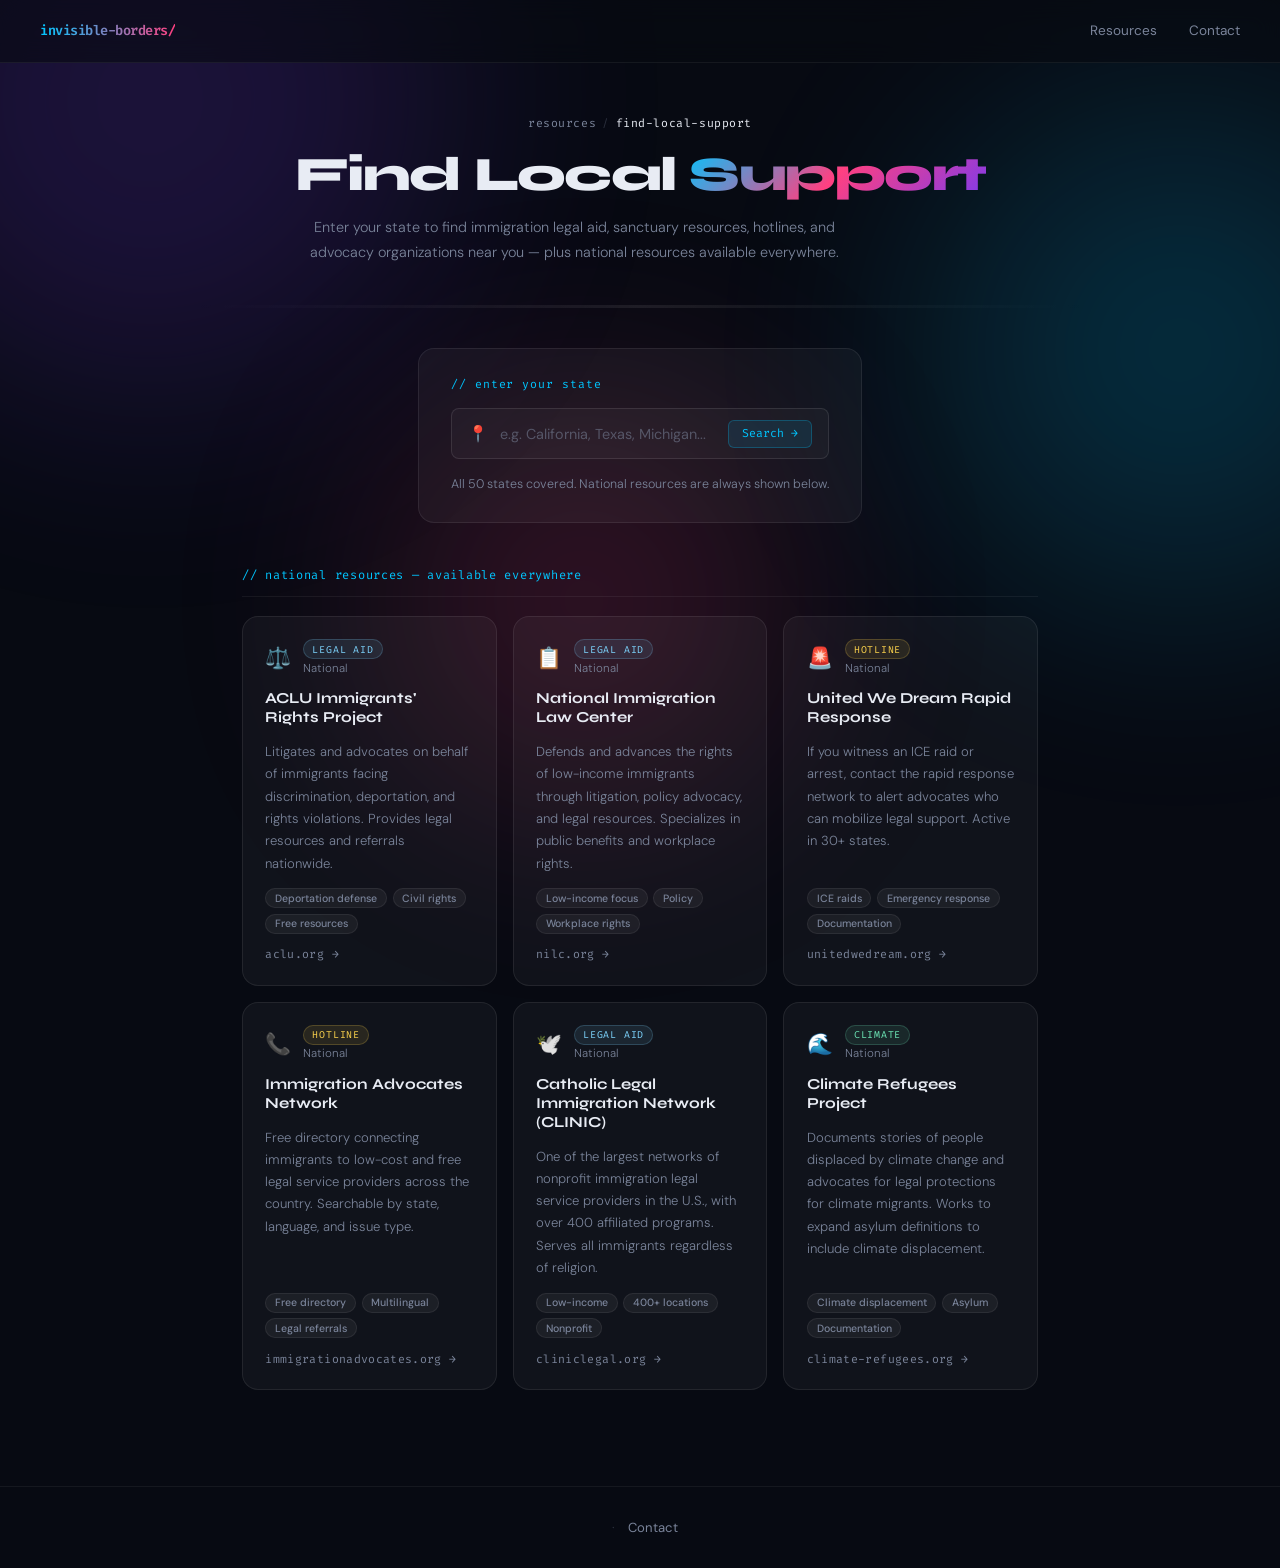
==== support.html @ 46712e82 "updated page contents" ====
<!DOCTYPE html>
<html lang="en">
<head>
  <meta charset="UTF-8">
  <title>Find Local Support · Invisible Borders</title>
  <meta name="viewport" content="width=device-width, initial-scale=1.0">
  <link href="https://fonts.googleapis.com/css2?family=Fira+Code:wght@400;600&family=Syne:wght@700;800&family=DM+Sans:wght@300;400;500&display=swap" rel="stylesheet">
  <link rel="stylesheet" href="index.css">
  <link rel="stylesheet" href="support.css">
</head>
<body>

  <div class="orb orb-1"></div>
  <div class="orb orb-2"></div>
  <div class="orb orb-3"></div>

  <nav>
    <a href="index.html" class="nav-logo">invisible-borders/</a>
    <div class="nav-links">
      <a href="index.html#features">Resources</a>
      <a href="#">Contact</a>
    </div>
  </nav>

  <header class="page-header">
    <div class="breadcrumb">
      <span class="fira">resources</span>
      <span class="sep">/</span>
      <span class="fira active">find-local-support</span>
    </div>
    <h1 class="page-title">Find Local <span class="grad-text">Support</span></h1>
    <p class="page-sub">Enter your state to find immigration legal aid, sanctuary resources, hotlines, and advocacy organizations near you — plus national resources available everywhere.</p>
  </header>

  <div class="divider"></div>

  <!-- State Search -->
  <div class="state-selector-wrap">
    <div class="state-selector-inner">
      <label class="state-label fira" for="stateInput">// enter your state</label>
      <div class="search-input-wrap" id="searchInputWrap">
        <span class="select-pin">📍</span>
        <input
          type="text"
          id="stateInput"
          class="state-search-input"
          placeholder="e.g. California, Texas, Michigan..."
          autocomplete="off"
          oninput="handleInput()"
          onkeydown="handleKey(event)"
        />
        <button class="search-go-btn" onclick="commitSearch()">Search →</button>
      </div>
      <ul class="suggestions-list" id="suggestionsList"></ul>
      <p class="state-note">All 50 states covered. National resources are always shown below.</p>
    </div>
  </div>

  <!-- Results -->
  <main class="support-main" id="supportMain">

    <div id="stateSection" style="display:none;">
      <div class="section-heading">
        <span class="section-heading-label fira" id="stateSectionLabel">// local resources</span>
      </div>
      <div class="cards-grid" id="stateCards"></div>
    </div>

    <div id="noResults" style="display:none;" class="no-results">
      <span class="fira">// state not found</span>
      <p>Try typing the full state name. National resources below are available to you regardless of location.</p>
    </div>

    <div id="nationalSection">
      <div class="section-heading">
        <span class="section-heading-label fira">// national resources — available everywhere</span>
      </div>
      <div class="cards-grid" id="nationalCards"></div>
    </div>

  </main>

  <footer>
    <span class="footer-sep">·</span>
    <a href="#">Contact</a>
  </footer>

  <script>
    const NATIONAL = [
      { icon: '⚖️', type: 'legal', typeLabel: 'Legal Aid', scope: 'National',
        name: "ACLU Immigrants' Rights Project",
        desc: 'Litigates and advocates on behalf of immigrants facing discrimination, deportation, and rights violations. Provides legal resources and referrals nationwide.',
        tags: ['Deportation defense', 'Civil rights', 'Free resources'],
        url: 'https://www.aclu.org/immigrants-rights', urlLabel: 'aclu.org' },
      { icon: '📋', type: 'legal', typeLabel: 'Legal Aid', scope: 'National',
        name: 'National Immigration Law Center',
        desc: 'Defends and advances the rights of low-income immigrants through litigation, policy advocacy, and legal resources. Specializes in public benefits and workplace rights.',
        tags: ['Low-income focus', 'Policy', 'Workplace rights'],
        url: 'https://www.nilc.org', urlLabel: 'nilc.org' },
      { icon: '🚨', type: 'hotline', typeLabel: 'Hotline', scope: 'National',
        name: 'United We Dream Rapid Response',
        desc: 'If you witness an ICE raid or arrest, contact the rapid response network to alert advocates who can mobilize legal support. Active in 30+ states.',
        tags: ['ICE raids', 'Emergency response', 'Documentation'],
        url: 'https://unitedwedream.org', urlLabel: 'unitedwedream.org' },
      { icon: '📞', type: 'hotline', typeLabel: 'Hotline', scope: 'National',
        name: 'Immigration Advocates Network',
        desc: 'Free directory connecting immigrants to low-cost and free legal service providers across the country. Searchable by state, language, and issue type.',
        tags: ['Free directory', 'Multilingual', 'Legal referrals'],
        url: 'https://www.immigrationadvocates.org', urlLabel: 'immigrationadvocates.org' },
      { icon: '🕊️', type: 'legal', typeLabel: 'Legal Aid', scope: 'National',
        name: 'Catholic Legal Immigration Network (CLINIC)',
        desc: 'One of the largest networks of nonprofit immigration legal service providers in the U.S., with over 400 affiliated programs. Serves all immigrants regardless of religion.',
        tags: ['Low-income', '400+ locations', 'Nonprofit'],
        url: 'https://cliniclegal.org', urlLabel: 'cliniclegal.org' },
      { icon: '🌊', type: 'climate', typeLabel: 'Climate', scope: 'National',
        name: 'Climate Refugees Project',
        desc: 'Documents stories of people displaced by climate change and advocates for legal protections for climate migrants. Works to expand asylum definitions to include climate displacement.',
        tags: ['Climate displacement', 'Asylum', 'Documentation'],
        url: 'https://www.climate-refugees.org', urlLabel: 'climate-refugees.org' },
    ];

    const STATE_ORGS = {
      alabama: [
        { icon: '⚖️', type: 'legal', typeLabel: 'Legal Aid', scope: 'Alabama',
          name: 'Alabama Appleseed Center for Law & Justice',
          desc: 'Statewide advocacy organization that challenges unjust laws and systems harming low-income Alabamians and immigrants, including those impacted by harsh state immigration enforcement.',
          tags: ['Advocacy', 'Low-income', 'Policy reform'],
          url: 'https://alabamaappleseed.org', urlLabel: 'alabamaappleseed.org' },
        { icon: '🤝', type: 'advocacy', typeLabel: 'Advocacy', scope: 'Alabama',
          name: 'Hispanic Interest Coalition of Alabama (¡HICA!)',
          desc: 'Promotes the civic, social, and economic integration of Latinos and immigrants in Alabama. Provides legal screenings, Know Your Rights workshops, and emergency assistance.',
          tags: ['Latino community', 'Civic integration', 'KYR workshops'],
          url: 'https://www.hicaalabama.org', urlLabel: 'hicaalabama.org' },
        { icon: '🏛️', type: 'legal', typeLabel: 'Legal Aid', scope: 'Alabama',
          name: 'Legal Services Alabama',
          desc: 'Provides free civil legal assistance to low-income residents including immigrants. Handles immigration matters related to family, employment, and protection from abuse.',
          tags: ['Free services', 'Family law', 'Domestic violence'],
          url: 'https://legalservicesalabama.org', urlLabel: 'legalservicesalabama.org' },
      ],
      alaska: [
        { icon: '⚖️', type: 'legal', typeLabel: 'Legal Aid', scope: 'Alaska',
          name: 'Alaska Legal Services Corporation',
          desc: 'Provides free civil legal assistance to low-income Alaskans including immigrants and refugees. Covers immigration matters, asylum, and protection orders across the state.',
          tags: ['Free services', 'Statewide', 'Asylum'],
          url: 'https://alsc-law.org', urlLabel: 'alsc-law.org' },
        { icon: '🤝', type: 'advocacy', typeLabel: 'Advocacy', scope: 'Anchorage, AK',
          name: 'Alaska Immigration Justice Project',
          desc: 'Provides free immigration legal services and community education to immigrants and refugees in Alaska, with a focus on asylum seekers and survivors of violence.',
          tags: ['Asylum seekers', 'Survivors of violence', 'Free services'],
          url: 'https://akijp.org', urlLabel: 'akijp.org' },
        { icon: '🏛️', type: 'legal', typeLabel: 'Legal Aid', scope: 'Anchorage, AK',
          name: 'Catholic Social Services Anchorage',
          desc: 'Offers immigration legal services, refugee resettlement support, and acculturation programs for newcomers arriving in Alaska regardless of faith background.',
          tags: ['Refugee resettlement', 'Anchorage', 'Resettlement'],
          url: 'https://cssalaska.org', urlLabel: 'cssalaska.org' },
      ],
      arizona: [
        { icon: '⚖️', type: 'legal', typeLabel: 'Legal Aid', scope: 'Arizona',
          name: 'Florence Project',
          desc: 'Provides free legal services to detained adults and children in Arizona immigration proceedings. Offers know-your-rights workshops inside detention facilities.',
          tags: ['Detained immigrants', 'Children', 'Free services'],
          url: 'https://firrp.org', urlLabel: 'firrp.org' },
        { icon: '✊', type: 'advocacy', typeLabel: 'Advocacy', scope: 'Phoenix, AZ',
          name: 'Puente Human Rights Movement',
          desc: "Phoenix-based grassroots organization fighting detention and deportation of Arizona's immigrant community. Runs a rapid-response network and legal support for families.",
          tags: ['Grassroots', 'Phoenix', 'Rapid response'],
          url: 'https://puenteaz.org', urlLabel: 'puenteaz.org' },
        { icon: '🏛️', type: 'legal', typeLabel: 'Legal Aid', scope: 'Tucson, AZ',
          name: 'Tucson Samaritans',
          desc: 'Provides humanitarian aid and legal support to migrants crossing the Sonoran Desert. Works alongside medical volunteers to prevent deaths at the border.',
          tags: ['Border aid', 'Tucson', 'Humanitarian'],
          url: 'https://www.tucsonsamaritans.org', urlLabel: 'tucsonsamaritans.org' },
      ],
      arkansas: [
        { icon: '⚖️', type: 'legal', typeLabel: 'Legal Aid', scope: 'Arkansas',
          name: 'Center for Arkansas Legal Services',
          desc: 'Provides free legal help to low-income Arkansans including immigrants facing family, housing, and immigration-related civil legal issues.',
          tags: ['Free services', 'Civil legal aid', 'Statewide'],
          url: 'https://arlegalservices.org', urlLabel: 'arlegalservices.org' },
        { icon: '🤝', type: 'advocacy', typeLabel: 'Advocacy', scope: 'Arkansas',
          name: 'Arkansas United',
          desc: 'Statewide immigrant rights organization providing legal consultations, Know Your Rights education, and rapid response to immigration enforcement actions.',
          tags: ['KYR education', 'Rapid response', 'Statewide'],
          url: 'https://arkansasunited.org', urlLabel: 'arkansasunited.org' },
        { icon: '🏛️', type: 'legal', typeLabel: 'Legal Aid', scope: 'NW Arkansas',
          name: 'Canopy NWA',
          desc: 'Northwest Arkansas organization providing refugee resettlement, immigration legal services, and integration support to immigrants and refugees in the region.',
          tags: ['Refugee resettlement', 'NW Arkansas', 'Integration'],
          url: 'https://canopynwa.org', urlLabel: 'canopynwa.org' },
      ],
      california: [
        { icon: '🏙️', type: 'sanctuary', typeLabel: 'Sanctuary', scope: 'Los Angeles, CA',
          name: "LA Mayor's Office of Immigrant Affairs",
          desc: 'Los Angeles is a sanctuary city. This office connects immigrants to city services, legal aid, and protection from federal enforcement without local police cooperation.',
          tags: ['Sanctuary policy', 'City services', 'Spanish'],
          url: 'https://www.lamayor.org/immigrant-affairs', urlLabel: 'lamayor.org' },
        { icon: '⚖️', type: 'legal', typeLabel: 'Legal Aid', scope: 'California',
          name: 'Immigrant Legal Resource Center',
          desc: 'San Francisco-based organization providing legal training, educational materials, and advocacy to advance immigrant rights. Materials available in multiple languages.',
          tags: ['Multilingual', 'Know your rights', 'Training'],
          url: 'https://www.ilrc.org', urlLabel: 'ilrc.org' },
        { icon: '✊', type: 'advocacy', typeLabel: 'Advocacy', scope: 'California',
          name: 'Coalition for Humane Immigrant Rights (CHIRLA)',
          desc: "One of California's largest immigrant rights organizations. Provides legal services, civic engagement programs, and rapid response to immigration enforcement across the state.",
          tags: ['Statewide', 'Civic engagement', 'Legal services'],
          url: 'https://www.chirla.org', urlLabel: 'chirla.org' },
      ],
      colorado: [
        { icon: '⚖️', type: 'legal', typeLabel: 'Legal Aid', scope: 'Colorado',
          name: 'Rocky Mountain Immigrant Advocacy Network (RMIAN)',
          desc: 'Provides free immigration legal services to detained adults and unaccompanied children in Colorado. Also offers community legal clinics throughout the state.',
          tags: ['Detention', 'Children', 'Free services'],
          url: 'https://www.rmian.org', urlLabel: 'rmian.org' },
        { icon: '🏙️', type: 'sanctuary', typeLabel: 'Sanctuary', scope: 'Denver, CO',
          name: 'Denver Office of Immigrant & Refugee Affairs',
          desc: 'Denver is a sanctuary city. This office funds legal defense, provides multilingual navigation services, and coordinates city resources for immigrant communities.',
          tags: ['Sanctuary city', 'Legal defense fund', 'Multilingual'],
          url: 'https://www.denvergov.org/oira', urlLabel: 'denvergov.org' },
        { icon: '✊', type: 'advocacy', typeLabel: 'Advocacy', scope: 'Colorado',
          name: 'Colorado Immigrant Rights Coalition (CIRC)',
          desc: 'Statewide coalition organizing immigrant communities and allies to advance just immigration policies. Provides rapid response, civic engagement, and policy advocacy.',
          tags: ['Statewide coalition', 'Policy advocacy', 'Rapid response'],
          url: 'https://coloradoimmigrant.org', urlLabel: 'coloradoimmigrant.org' },
      ],
      connecticut: [
        { icon: '⚖️', type: 'legal', typeLabel: 'Legal Aid', scope: 'Connecticut',
          name: 'IRIS — Integrated Refugee & Immigrant Services',
          desc: 'Connecticut-based organization providing legal services, resettlement support, and integration programs to refugees and immigrants across the state.',
          tags: ['Refugee resettlement', 'Integration', 'Statewide'],
          url: 'https://irisct.org', urlLabel: 'irisct.org' },
        { icon: '🤝', type: 'advocacy', typeLabel: 'Advocacy', scope: 'Connecticut',
          name: 'Connecticut Students for a DREAM',
          desc: 'Student-led organization advocating for undocumented youth in Connecticut. Provides peer support, Know Your Rights resources, and connects students to legal aid.',
          tags: ['Youth', 'Undocumented students', 'KYR'],
          url: 'https://ctstudentsforadream.org', urlLabel: 'ctstudentsforadream.org' },
        { icon: '🏛️', type: 'legal', typeLabel: 'Legal Aid', scope: 'New Haven, CT',
          name: 'New Haven Legal Assistance Association',
          desc: 'Provides free civil legal services to low-income residents of Greater New Haven including immigration legal help for families, asylum seekers, and survivors of violence.',
          tags: ['New Haven', 'Free services', 'Asylum'],
          url: 'https://nhlegal.org', urlLabel: 'nhlegal.org' },
      ],
      delaware: [
        { icon: '⚖️', type: 'legal', typeLabel: 'Legal Aid', scope: 'Delaware',
          name: 'Community Legal Aid Society (CLASI)',
          desc: 'Provides free civil legal services to low-income Delawareans including immigrants. Offers immigration consultations and referrals across all three counties.',
          tags: ['Free services', 'Statewide', 'Civil legal aid'],
          url: 'https://declasi.org', urlLabel: 'declasi.org' },
        { icon: '🤝', type: 'advocacy', typeLabel: 'Advocacy', scope: 'Wilmington, DE',
          name: 'Latin American Community Center',
          desc: "Wilmington-based organization providing immigration legal services, Know Your Rights education, and social services to Delaware's Latino immigrant community.",
          tags: ['Latino community', 'Wilmington', 'Social services'],
          url: 'https://thelatincenter.org', urlLabel: 'thelatincenter.org' },
        { icon: '🏛️', type: 'legal', typeLabel: 'Legal Aid', scope: 'Delaware',
          name: 'Catholic Charities Delaware',
          desc: 'Offers immigration legal services including family petitions, DACA renewals, and asylum screenings for immigrants across Delaware regardless of religion.',
          tags: ['DACA', 'Family petitions', 'Asylum'],
          url: 'https://www.ccwilmington.org', urlLabel: 'ccwilmington.org' },
      ],
      florida: [
        { icon: '⚖️', type: 'legal', typeLabel: 'Legal Aid', scope: 'Miami, FL',
          name: 'Americans for Immigrant Justice',
          desc: 'Miami-based nonprofit providing free immigration legal services to vulnerable populations including unaccompanied children, asylum seekers, and trafficking survivors.',
          tags: ['Miami', 'Asylum seekers', 'Children'],
          url: 'https://aijustice.org', urlLabel: 'aijustice.org' },
        { icon: '🤝', type: 'advocacy', typeLabel: 'Advocacy', scope: 'South Florida',
          name: 'WeCount!',
          desc: 'South Florida worker center organizing low-wage immigrant workers in the agriculture, construction, and service industries. Provides legal referrals and worker rights education.',
          tags: ['Worker rights', 'South Florida', 'Agriculture'],
          url: 'https://www.wecount.org', urlLabel: 'wecount.org' },
        { icon: '🏛️', type: 'legal', typeLabel: 'Legal Aid', scope: 'Florida',
          name: 'Florida Immigrant Coalition',
          desc: 'Statewide alliance of more than 70 organizations advancing the rights and integration of immigrants and refugees in Florida through organizing, advocacy, and legal resources.',
          tags: ['Statewide', 'Coalition', '70+ orgs'],
          url: 'https://floridaimmigrant.org', urlLabel: 'floridaimmigrant.org' },
      ],
      georgia: [
        { icon: '⚖️', type: 'legal', typeLabel: 'Legal Aid', scope: 'Georgia',
          name: 'Georgia Latino Alliance for Human Rights (GLAHR)',
          desc: 'Grassroots organization building power among Latino immigrants in Georgia. Provides Know Your Rights training, rapid response to raids, and community organizing.',
          tags: ['Latino community', 'KYR training', 'Rapid response'],
          url: 'https://www.glahr.org', urlLabel: 'glahr.org' },
        { icon: '🏛️', type: 'legal', typeLabel: 'Legal Aid', scope: 'Atlanta, GA',
          name: 'Atlanta Legal Aid Society',
          desc: 'Provides free civil legal services to low-income residents of metro Atlanta including immigration matters, family law, and protection from domestic violence.',
          tags: ['Atlanta metro', 'Free services', 'Family law'],
          url: 'https://atlantalegalaid.org', urlLabel: 'atlantalegalaid.org' },
        { icon: '✊', type: 'advocacy', typeLabel: 'Advocacy', scope: 'Atlanta, GA',
          name: 'Project South',
          desc: 'Atlanta-based racial and economic justice organization documenting abuses in immigration detention and advocating for the rights of detained immigrants.',
          tags: ['Detention advocacy', 'Atlanta', 'Documentation'],
          url: 'https://projectsouth.org', urlLabel: 'projectsouth.org' },
      ],
      hawaii: [
        { icon: '⚖️', type: 'legal', typeLabel: 'Legal Aid', scope: 'Hawaii',
          name: 'Legal Aid Society of Hawaii',
          desc: 'Provides free civil legal services to low-income residents across the Hawaiian islands including immigration assistance, family law, and benefits access.',
          tags: ['Free services', 'All islands', 'Family law'],
          url: 'https://www.legalaidhawaii.org', urlLabel: 'legalaidhawaii.org' },
        { icon: '🤝', type: 'advocacy', typeLabel: 'Advocacy', scope: 'Hawaii',
          name: 'Hawaii Appleseed Center for Law & Economic Justice',
          desc: 'Advocates for low-income and immigrant communities in Hawaii through policy reform and direct legal services, with a focus on worker rights and public benefits.',
          tags: ['Policy reform', 'Worker rights', 'Benefits access'],
          url: 'https://hiappleseed.org', urlLabel: 'hiappleseed.org' },
        { icon: '🏝️', type: 'climate', typeLabel: 'Climate', scope: 'Hawaii',
          name: 'Pacific Alliance to Stop Slavery (PASS)',
          desc: 'Works with trafficked immigrants and Pacific Islander communities in Hawaii, providing legal advocacy, case management, and connections to immigration relief.',
          tags: ['Pacific Islander', 'Trafficking survivors', 'Legal advocacy'],
          url: 'https://www.passhawaii.org', urlLabel: 'passhawaii.org' },
      ],
      idaho: [
        { icon: '⚖️', type: 'legal', typeLabel: 'Legal Aid', scope: 'Idaho',
          name: 'Idaho Legal Aid Services',
          desc: 'Provides free civil legal services to low-income Idahoans including immigrants. Covers immigration matters, family law, and employment issues across the state.',
          tags: ['Free services', 'Statewide', 'Employment'],
          url: 'https://www.idaholegalaid.org', urlLabel: 'idaholegalaid.org' },
        { icon: '🤝', type: 'advocacy', typeLabel: 'Advocacy', scope: 'Idaho',
          name: 'Idaho Office for Refugees',
          desc: 'Coordinates refugee resettlement and integration services across Idaho. Connects newly arrived immigrants and refugees to legal, social, and employment resources.',
          tags: ['Refugee resettlement', 'Integration', 'Statewide'],
          url: 'https://idahorefugees.org', urlLabel: 'idahorefugees.org' },
        { icon: '🏛️', type: 'legal', typeLabel: 'Legal Aid', scope: 'Boise, ID',
          name: 'Boise International Center',
          desc: 'Provides immigration legal consultations, language access services, and community support for immigrants and refugees settling in the Boise area.',
          tags: ['Boise', 'Language access', 'Community support'],
          url: 'https://boiseinternationalcenter.org', urlLabel: 'boiseinternationalcenter.org' },
      ],
      illinois: [
        { icon: '🌆', type: 'sanctuary', typeLabel: 'Sanctuary', scope: 'Chicago, IL',
          name: 'Chicago Office of New Americans',
          desc: "Chicago's Welcoming City Ordinance limits cooperation with ICE. This office coordinates legal, social, and emergency services for immigrant communities throughout the city.",
          tags: ['Welcoming city', 'Emergency services', 'Legal referrals'],
          url: 'https://www.chicago.gov/newamericans', urlLabel: 'chicago.gov' },
        { icon: '⚖️', type: 'legal', typeLabel: 'Legal Aid', scope: 'Chicago, IL',
          name: 'National Immigrant Justice Center',
          desc: 'Chicago-based organization providing direct legal services, policy reform advocacy, and impact litigation for immigrants, refugees, and asylum seekers nationwide.',
          tags: ['Direct services', 'Policy reform', 'Asylum'],
          url: 'https://immigrantjustice.org', urlLabel: 'immigrantjustice.org' },
        { icon: '✊', type: 'advocacy', typeLabel: 'Advocacy', scope: 'Chicago, IL',
          name: 'Organized Communities Against Deportations',
          desc: 'Chicago grassroots organization led by undocumented immigrants fighting deportations and detention. Runs a deportation defense fund and rapid response network.',
          tags: ['Deportation defense', 'Grassroots', 'Defense fund'],
          url: 'https://www.organizedcommunities.org', urlLabel: 'organizedcommunities.org' },
      ],
      indiana: [
        { icon: '⚖️', type: 'legal', typeLabel: 'Legal Aid', scope: 'Indiana',
          name: 'Indiana Legal Services',
          desc: 'Statewide nonprofit providing free civil legal assistance to low-income Hoosiers including immigrants. Handles DACA, family petitions, and protection orders.',
          tags: ['DACA', 'Family petitions', 'Free services'],
          url: 'https://www.indianalegalservices.org', urlLabel: 'indianalegalservices.org' },
        { icon: '🤝', type: 'advocacy', typeLabel: 'Advocacy', scope: 'Indianapolis, IN',
          name: 'Indy DREAM Team',
          desc: 'Indianapolis-based organization led by undocumented youth and allies. Provides Know Your Rights education, peer support, and advocacy for immigration reform.',
          tags: ['Youth led', 'Indianapolis', 'KYR education'],
          url: 'https://indydreamteam.com', urlLabel: 'indydreamteam.com' },
        { icon: '🏛️', type: 'legal', typeLabel: 'Legal Aid', scope: 'Indiana',
          name: 'Catholic Charities Indianapolis',
          desc: 'Provides immigration legal services including asylum representation, DACA renewals, and family-based immigration petitions for immigrants across central Indiana.',
          tags: ['Asylum', 'DACA', 'Family petitions'],
          url: 'https://www.archindy.org/cc', urlLabel: 'archindy.org/cc' },
      ],
      iowa: [
        { icon: '⚖️', type: 'legal', typeLabel: 'Legal Aid', scope: 'Iowa',
          name: 'Iowa Legal Aid',
          desc: 'Provides free civil legal services to low-income Iowans including immigrants. Covers immigration matters, employment, housing, and family law across all 99 counties.',
          tags: ['Free services', 'All counties', 'Employment'],
          url: 'https://www.iowalegalaid.org', urlLabel: 'iowalegalaid.org' },
        { icon: '🤝', type: 'advocacy', typeLabel: 'Advocacy', scope: 'Iowa',
          name: 'Iowa Migrant Movement for Justice',
          desc: 'Organizes immigrant workers and families in Iowa to advocate for fair treatment, worker rights, and protection from unjust immigration enforcement.',
          tags: ['Worker rights', 'Organizing', 'Families'],
          url: 'https://iowamigrantmovement.org', urlLabel: 'iowamigrantmovement.org' },
        { icon: '🏛️', type: 'legal', typeLabel: 'Legal Aid', scope: 'Iowa',
          name: 'Iowa Immigration Law Office (IILO)',
          desc: 'Provides sliding-scale immigration legal services to immigrants in Iowa, including representation in removal proceedings, asylum, and family petitions.',
          tags: ['Sliding scale fees', 'Removal defense', 'Asylum'],
          url: 'https://iowailomigrant.org', urlLabel: 'iowailomigrant.org' },
      ],
      kansas: [
        { icon: '⚖️', type: 'legal', typeLabel: 'Legal Aid', scope: 'Kansas',
          name: 'Kansas Legal Services',
          desc: 'Provides free and low-cost civil legal help to low-income Kansans including immigrants. Handles immigration matters, family law, and employment issues statewide.',
          tags: ['Free services', 'Statewide', 'Family law'],
          url: 'https://www.kansaslegalservices.org', urlLabel: 'kansaslegalservices.org' },
        { icon: '🤝', type: 'advocacy', typeLabel: 'Advocacy', scope: 'Kansas',
          name: 'Kansas Appleseed',
          desc: 'Advocates for the rights of immigrants and low-income communities in Kansas through policy reform, public education, and direct support for those affected by unjust laws.',
          tags: ['Policy reform', 'Public education', 'Advocacy'],
          url: 'https://www.kansasappleseed.org', urlLabel: 'kansasappleseed.org' },
        { icon: '🏛️', type: 'legal', typeLabel: 'Legal Aid', scope: 'Wichita, KS',
          name: 'Catholic Charities of Southwest Kansas',
          desc: 'Provides immigration legal services, refugee resettlement, and social support to immigrants in the Wichita metro and surrounding communities.',
          tags: ['Wichita', 'Refugee resettlement', 'Social support'],
          url: 'https://catholiccharitieswichita.org', urlLabel: 'catholiccharitieswichita.org' },
      ],
      kentucky: [
        { icon: '⚖️', type: 'legal', typeLabel: 'Legal Aid', scope: 'Kentucky',
          name: 'Kentucky Equal Justice Center',
          desc: 'Advocates for low-wage workers and immigrants in Kentucky through policy advocacy, legal education, and coalition building on worker rights and immigration enforcement.',
          tags: ['Worker rights', 'Policy advocacy', 'Coalition'],
          url: 'https://www.kyequaljustice.org', urlLabel: 'kyequaljustice.org' },
        { icon: '🤝', type: 'advocacy', typeLabel: 'Advocacy', scope: 'Louisville, KY',
          name: 'Louisville Immigrants United',
          desc: 'Louisville-based organization providing rapid response coordination, Know Your Rights education, and community support to immigrants facing enforcement actions.',
          tags: ['Louisville', 'Rapid response', 'KYR'],
          url: 'https://immigrantsunitedky.org', urlLabel: 'immigrantsunitedky.org' },
        { icon: '🏛️', type: 'legal', typeLabel: 'Legal Aid', scope: 'Kentucky',
          name: 'Catholic Charities of Louisville',
          desc: 'Offers immigration legal services including family petitions, asylum representation, and DACA assistance to immigrants across Kentucky regardless of religion.',
          tags: ['Asylum', 'DACA', 'Family petitions'],
          url: 'https://www.cclou.org', urlLabel: 'cclou.org' },
      ],
      louisiana: [
        { icon: '⚖️', type: 'legal', typeLabel: 'Legal Aid', scope: 'Louisiana',
          name: 'Southeast Louisiana Legal Services',
          desc: 'Provides free civil legal aid to low-income residents including immigrants in Southeast Louisiana. Handles immigration, housing, and employment cases.',
          tags: ['Free services', 'SE Louisiana', 'Housing'],
          url: 'https://slls.org', urlLabel: 'slls.org' },
        { icon: '🤝', type: 'advocacy', typeLabel: 'Advocacy', scope: 'Louisiana',
          name: 'Louisiana Advocates for Immigrants in Detention',
          desc: 'Monitors immigration detention conditions in Louisiana and provides legal support and advocacy for detained immigrants in facilities across the state.',
          tags: ['Detention advocacy', 'Monitoring', 'Legal support'],
          url: 'https://lailad.org', urlLabel: 'lailad.org' },
        { icon: '🌊', type: 'climate', typeLabel: 'Climate', scope: 'Louisiana',
          name: 'Tulane Environmental Law Clinic',
          desc: 'Provides free legal representation on environmental and climate justice issues, including for communities displaced by hurricanes and coastal erosion in Louisiana.',
          tags: ['Climate displacement', 'Environmental law', 'Free services'],
          url: 'https://law.tulane.edu/clinics/environmental-law', urlLabel: 'law.tulane.edu' },
      ],
      maine: [
        { icon: '⚖️', type: 'legal', typeLabel: 'Legal Aid', scope: 'Maine',
          name: 'Pine Tree Legal Assistance',
          desc: 'Provides free civil legal services to low-income Mainers including immigrants. Handles asylum cases, family petitions, and protections for survivors of abuse.',
          tags: ['Free services', 'Asylum', 'Survivors'],
          url: 'https://www.ptla.org', urlLabel: 'ptla.org' },
        { icon: '🤝', type: 'advocacy', typeLabel: 'Advocacy', scope: 'Portland, ME',
          name: 'Immigrant Legal Advocacy Project (ILAP)',
          desc: 'Provides free immigration legal services to low-income immigrants and asylum seekers in Maine, with a focus on community education and building immigrant leadership.',
          tags: ['Free services', 'Asylum seekers', 'Community education'],
          url: 'https://ilapmaine.org', urlLabel: 'ilapmaine.org' },
        { icon: '🏛️', type: 'legal', typeLabel: 'Legal Aid', scope: 'Maine',
          name: 'Catholic Charities Maine',
          desc: 'Offers refugee resettlement, immigration legal consultations, and integration support to immigrants and refugees settling in Maine regardless of religion.',
          tags: ['Refugee resettlement', 'Integration', 'Free consultations'],
          url: 'https://www.ccmaine.org', urlLabel: 'ccmaine.org' },
      ],
      maryland: [
        { icon: '⚖️', type: 'legal', typeLabel: 'Legal Aid', scope: 'Maryland',
          name: 'CASA de Maryland',
          desc: 'One of the largest Latino and immigrant advocacy organizations on the East Coast. Provides immigration legal services, workforce development, and rapid response to enforcement.',
          tags: ['Large network', 'Workforce dev', 'Rapid response'],
          url: 'https://wearecasa.org', urlLabel: 'wearecasa.org' },
        { icon: '🏙️', type: 'sanctuary', typeLabel: 'Sanctuary', scope: 'Baltimore, MD',
          name: 'Baltimore Office of Immigrant Affairs',
          desc: 'Baltimore is a sanctuary city. This office coordinates legal resources, language access services, and community support for immigrant residents across the city.',
          tags: ['Sanctuary city', 'Language access', 'Legal resources'],
          url: 'https://www.baltimorecity.gov', urlLabel: 'baltimorecity.gov' },
        { icon: '✊', type: 'advocacy', typeLabel: 'Advocacy', scope: 'Maryland',
          name: 'Maryland Legal Aid',
          desc: 'Provides free civil legal services to low-income Marylanders including immigrants. Handles removal defense, family petitions, DACA renewals, and asylum cases statewide.',
          tags: ['Free services', 'Removal defense', 'DACA'],
          url: 'https://www.mdlab.org', urlLabel: 'mdlab.org' },
      ],
      massachusetts: [
        { icon: '⚖️', type: 'legal', typeLabel: 'Legal Aid', scope: 'Massachusetts',
          name: 'Massachusetts Legal Aid',
          desc: 'Network of legal aid organizations providing free civil legal help to low-income residents including immigrants. Covers immigration, housing, family, and employment matters.',
          tags: ['Free services', 'Network', 'Statewide'],
          url: 'https://www.masslegalaid.org', urlLabel: 'masslegalaid.org' },
        { icon: '🏙️', type: 'sanctuary', typeLabel: 'Sanctuary', scope: 'Boston, MA',
          name: "Boston Mayor's Office for Immigrant Advancement",
          desc: 'Boston is a sanctuary city. This office funds legal defense, provides language access services, and connects immigrants to city resources across all neighborhoods.',
          tags: ['Sanctuary city', 'Legal defense fund', 'Language access'],
          url: 'https://www.boston.gov/moia', urlLabel: 'boston.gov/moia' },
        { icon: '✊', type: 'advocacy', typeLabel: 'Advocacy', scope: 'Massachusetts',
          name: 'Massachusetts Immigrant and Refugee Advocacy Coalition (MIRA)',
          desc: 'The largest immigrant rights coalition in New England. Conducts policy advocacy, civic engagement, and connects immigrants to services across Massachusetts.',
          tags: ['Largest in NE', 'Policy advocacy', 'Civic engagement'],
          url: 'https://miracoalition.org', urlLabel: 'miracoalition.org' },
      ],
      michigan: [
        { icon: '⚖️', type: 'legal', typeLabel: 'Legal Aid', scope: 'Michigan',
          name: 'Michigan Immigrant Rights Center',
          desc: 'Statewide legal aid organization providing immigration legal services to low-income immigrants and refugees across Michigan, with a focus on rural and underserved communities.',
          tags: ['Statewide', 'Rural focus', 'Low-income'],
          url: 'https://michiganimmigrant.org', urlLabel: 'michiganimmigrant.org' },
        { icon: '🤝', type: 'advocacy', typeLabel: 'Advocacy', scope: 'Detroit, MI',
          name: 'Arab American Civil Rights League',
          desc: 'Detroit-based civil rights organization protecting the rights of Arab Americans and immigrants in Michigan. Provides legal referrals, Know Your Rights training, and rapid response.',
          tags: ['Detroit', 'Civil rights', 'Know your rights'],
          url: 'https://www.aacrl.org', urlLabel: 'aacrl.org' },
        { icon: '🏛️', type: 'legal', typeLabel: 'Legal Aid', scope: 'Detroit, MI',
          name: 'Accounting Aid Society — Immigration',
          desc: 'Detroit nonprofit offering free immigration legal consultations and referrals, with a particular focus on serving low-income families in Wayne, Oakland, and Macomb counties.',
          tags: ['Free consultations', 'Detroit metro', 'Families'],
          url: 'https://accountingaidsociety.org', urlLabel: 'accountingaidsociety.org' },
      ],
      minnesota: [
        { icon: '⚖️', type: 'legal', typeLabel: 'Legal Aid', scope: 'Minnesota',
          name: 'Mid-Minnesota Legal Aid — Immigration',
          desc: 'Provides free immigration legal services to low-income individuals in the Twin Cities and greater Minnesota, including asylum, DACA, and family-based immigration.',
          tags: ['Free services', 'Twin Cities', 'Asylum'],
          url: 'https://www.mylegalaid.org', urlLabel: 'mylegalaid.org' },
        { icon: '🤝', type: 'advocacy', typeLabel: 'Advocacy', scope: 'Minnesota',
          name: 'Advocates for Human Rights',
          desc: 'Minneapolis-based organization providing free legal services to asylum seekers and refugees. Also trains lawyers across the Midwest to take pro bono immigration cases.',
          tags: ['Asylum seekers', 'Pro bono training', 'Refugees'],
          url: 'https://www.theadvocatesforhumanrights.org', urlLabel: 'theadvocatesforhumanrights.org' },
        { icon: '🏛️', type: 'legal', typeLabel: 'Legal Aid', scope: 'Minnesota',
          name: 'Navigate MN',
          desc: 'Provides immigration legal services and integration support to immigrants and refugees in Minnesota, with a focus on East African and Southeast Asian communities.',
          tags: ['East African', 'SE Asian', 'Integration'],
          url: 'https://navigatemn.org', urlLabel: 'navigatemn.org' },
      ],
      mississippi: [
        { icon: '⚖️', type: 'legal', typeLabel: 'Legal Aid', scope: 'Mississippi',
          name: 'Mississippi Center for Justice',
          desc: 'Provides free civil legal aid and advocacy to low-income Mississippians including immigrants. Works on worker rights cases and challenges to unjust immigration enforcement.',
          tags: ['Free services', 'Worker rights', 'Advocacy'],
          url: 'https://mscenterforjustice.org', urlLabel: 'mscenterforjustice.org' },
        { icon: '🤝', type: 'advocacy', typeLabel: 'Advocacy', scope: 'Mississippi',
          name: 'Mississippi Immigrants Rights Alliance (MIRA)',
          desc: 'Statewide organization defending the rights of immigrants in Mississippi through community organizing, rapid response networks, and legal referrals.',
          tags: ['Community organizing', 'Rapid response', 'Legal referrals'],
          url: 'https://www.yourmira.org', urlLabel: 'yourmira.org' },
        { icon: '🏛️', type: 'legal', typeLabel: 'Legal Aid', scope: 'Mississippi',
          name: 'Catholic Charities Mississippi',
          desc: 'Provides immigration legal services, refugee resettlement support, and social assistance to immigrants throughout Mississippi regardless of faith.',
          tags: ['Refugee resettlement', 'Legal services', 'Social assistance'],
          url: 'https://www.catholiccharitiesms.org', urlLabel: 'catholiccharitiesms.org' },
      ],
      missouri: [
        { icon: '⚖️', type: 'legal', typeLabel: 'Legal Aid', scope: 'St. Louis, MO',
          name: 'International Institute of St. Louis',
          desc: 'Provides immigration legal services, refugee resettlement, and integration programs to immigrants and refugees throughout the St. Louis region.',
          tags: ['St. Louis', 'Refugee resettlement', 'Integration'],
          url: 'https://iistl.org', urlLabel: 'iistl.org' },
        { icon: '🤝', type: 'advocacy', typeLabel: 'Advocacy', scope: 'Missouri',
          name: 'Missouri Immigrant and Refugee Advocates (MIRA)',
          desc: 'Statewide coalition providing legal representation, rapid response to immigration enforcement, and policy advocacy for immigrant communities across Missouri.',
          tags: ['Statewide', 'Rapid response', 'Policy advocacy'],
          url: 'https://www.moimmigrant.org', urlLabel: 'moimmigrant.org' },
        { icon: '🏛️', type: 'legal', typeLabel: 'Legal Aid', scope: 'Kansas City, MO',
          name: 'Della Lamb Community Services',
          desc: 'Kansas City organization providing immigration legal services and refugee resettlement support to immigrants and refugees settling in the greater Kansas City area.',
          tags: ['Kansas City', 'Refugee resettlement', 'Legal services'],
          url: 'https://dellalamb.org', urlLabel: 'dellalamb.org' },
      ],
      montana: [
        { icon: '⚖️', type: 'legal', typeLabel: 'Legal Aid', scope: 'Montana',
          name: 'Montana Legal Services Association',
          desc: 'Provides free civil legal aid to low-income Montanans including immigrants. Handles immigration matters across this geographically vast state via remote and in-person services.',
          tags: ['Free services', 'Remote services', 'Statewide'],
          url: 'https://www.montanalegalservices.org', urlLabel: 'montanalegalservices.org' },
        { icon: '🤝', type: 'advocacy', typeLabel: 'Advocacy', scope: 'Missoula, MT',
          name: 'International Rescue Committee — Missoula',
          desc: 'Provides refugee resettlement, immigration legal services, and integration support to newly arrived immigrants and refugees in Missoula and surrounding areas.',
          tags: ['Refugee resettlement', 'Missoula', 'Integration'],
          url: 'https://www.rescue.org/united-states/missoula-mt', urlLabel: 'rescue.org' },
        { icon: '🏛️', type: 'legal', typeLabel: 'Legal Aid', scope: 'Montana',
          name: 'Montana Office of Public Instruction — Migrant Education',
          desc: 'Montana state program supporting migrant agricultural workers and their children, connecting families to legal resources, education, and community services.',
          tags: ['Migrant workers', 'Agricultural', 'Families'],
          url: 'https://opi.mt.gov', urlLabel: 'opi.mt.gov' },
      ],
      nebraska: [
        { icon: '⚖️', type: 'legal', typeLabel: 'Legal Aid', scope: 'Nebraska',
          name: 'Nebraska Appleseed',
          desc: 'Provides free legal services and policy advocacy for immigrants in Nebraska, including representation in removal proceedings and challenges to unjust enforcement.',
          tags: ['Free services', 'Removal defense', 'Policy advocacy'],
          url: 'https://www.neappleseed.org', urlLabel: 'neappleseed.org' },
        { icon: '🤝', type: 'advocacy', typeLabel: 'Advocacy', scope: 'Nebraska',
          name: 'Immigrant Legal Center',
          desc: 'Provides low-cost immigration legal services to immigrants in Nebraska and southwest Iowa, including family petitions, DACA, asylum, and removal defense.',
          tags: ['Low-cost services', 'DACA', 'Asylum'],
          url: 'https://immigrantlc.org', urlLabel: 'immigrantlc.org' },
        { icon: '🏛️', type: 'legal', typeLabel: 'Legal Aid', scope: 'Omaha, NE',
          name: 'OneWorld Community Health Centers',
          desc: 'Omaha-based organization providing health and legal services to immigrant communities, including immigration legal consultations and Know Your Rights education.',
          tags: ['Omaha', 'Health services', 'KYR education'],
          url: 'https://oneworldomaha.org', urlLabel: 'oneworldomaha.org' },
      ],
      nevada: [
        { icon: '⚖️', type: 'legal', typeLabel: 'Legal Aid', scope: 'Nevada',
          name: 'Nevada Legal Services',
          desc: 'Provides free civil legal aid to low-income Nevadans including immigrants. Handles immigration matters, employment law, and family cases across the state.',
          tags: ['Free services', 'Statewide', 'Employment law'],
          url: 'https://nevadalegalservices.org', urlLabel: 'nevadalegalservices.org' },
        { icon: '🏙️', type: 'sanctuary', typeLabel: 'Sanctuary', scope: 'Las Vegas, NV',
          name: 'Clark County Immigrant Services',
          desc: 'Las Vegas and Clark County have sanctuary-friendly policies. This office provides immigrant services, legal referrals, and connections to support organizations across the valley.',
          tags: ['Las Vegas', 'Legal referrals', 'Support services'],
          url: 'https://www.clarkcountynv.gov', urlLabel: 'clarkcountynv.gov' },
        { icon: '✊', type: 'advocacy', typeLabel: 'Advocacy', scope: 'Nevada',
          name: 'Progressive Leadership Alliance of Nevada (PLAN)',
          desc: 'Statewide coalition running immigrant integration programs, voter engagement, and rapid response to immigration enforcement across Nevada.',
          tags: ['Statewide coalition', 'Civic engagement', 'Rapid response'],
          url: 'https://www.planevada.org', urlLabel: 'planevada.org' },
      ],
      new_hampshire: [
        { icon: '⚖️', type: 'legal', typeLabel: 'Legal Aid', scope: 'New Hampshire',
          name: 'New Hampshire Legal Assistance',
          desc: 'Provides free civil legal services to low-income Granite State residents including immigrants. Handles immigration matters, family law, and housing cases.',
          tags: ['Free services', 'Statewide', 'Housing'],
          url: 'https://www.nhla.org', urlLabel: 'nhla.org' },
        { icon: '🤝', type: 'advocacy', typeLabel: 'Advocacy', scope: 'New Hampshire',
          name: 'New Hampshire Alliance for Immigrants and Refugees',
          desc: 'Statewide advocacy and service organization supporting immigrants and refugees in New Hampshire through legal referrals, community programs, and policy advocacy.',
          tags: ['Legal referrals', 'Community programs', 'Policy'],
          url: 'https://nhair.org', urlLabel: 'nhair.org' },
        { icon: '🏛️', type: 'legal', typeLabel: 'Legal Aid', scope: 'Manchester, NH',
          name: 'International Institute of New England — Manchester',
          desc: 'Provides refugee resettlement services, immigration legal assistance, and workforce programs to immigrants and refugees arriving in New Hampshire.',
          tags: ['Refugee resettlement', 'Manchester', 'Workforce'],
          url: 'https://iine.org/manchester', urlLabel: 'iine.org' },
      ],
      new_jersey: [
        { icon: '⚖️', type: 'legal', typeLabel: 'Legal Aid', scope: 'New Jersey',
          name: 'American Friends Service Committee — NJ',
          desc: 'Runs the Immigrant Rights Program in NJ providing Know Your Rights education, rapid response networks, and connections to legal aid organizations across the state.',
          tags: ['KYR education', 'Rapid response', 'Legal connections'],
          url: 'https://www.afsc.org/new-jersey', urlLabel: 'afsc.org' },
        { icon: '🏙️', type: 'sanctuary', typeLabel: 'Sanctuary', scope: 'Newark, NJ',
          name: 'Newark Office of Immigrant Affairs',
          desc: 'Newark is a sanctuary city. This office connects immigrant residents to legal aid, city services, and Know Your Rights resources across all wards.',
          tags: ['Sanctuary city', 'City services', 'KYR'],
          url: 'https://www.newarknj.gov', urlLabel: 'newarknj.gov' },
        { icon: '✊', type: 'advocacy', typeLabel: 'Advocacy', scope: 'New Jersey',
          name: 'New Jersey Alliance for Immigrant Justice',
          desc: 'Statewide coalition of more than 50 organizations advancing immigrant rights through policy reform, community organizing, and legal aid coordination across New Jersey.',
          tags: ['50+ orgs', 'Policy reform', 'Statewide'],
          url: 'https://njaij.org', urlLabel: 'njaij.org' },
      ],
      new_mexico: [
        { icon: '⚖️', type: 'legal', typeLabel: 'Legal Aid', scope: 'New Mexico',
          name: 'New Mexico Immigrant Law Center',
          desc: 'Provides free immigration legal services to low-income immigrants in New Mexico, including asylum representation, DACA renewals, and family-based petitions.',
          tags: ['Free services', 'Asylum', 'DACA'],
          url: 'https://nmilc.org', urlLabel: 'nmilc.org' },
        { icon: '🏙️', type: 'sanctuary', typeLabel: 'Sanctuary', scope: 'Albuquerque, NM',
          name: 'Albuquerque Immigrant Welcoming Initiative',
          desc: 'Albuquerque has immigrant-friendly policies limiting ICE cooperation. This initiative provides Know Your Rights resources and connects residents to legal aid.',
          tags: ['Welcoming policies', 'KYR', 'Legal connections'],
          url: 'https://www.cabq.gov', urlLabel: 'cabq.gov' },
        { icon: '✊', type: 'advocacy', typeLabel: 'Advocacy', scope: 'New Mexico',
          name: 'Somos Un Pueblo Unido',
          desc: 'New Mexico immigrant rights organization running rapid response networks, policy advocacy, and worker protection programs across the state.',
          tags: ['Rapid response', 'Worker protection', 'Policy advocacy'],
          url: 'https://somosunpueblounido.org', urlLabel: 'somosunpueblounido.org' },
      ],
      new_york: [
        { icon: '🗽', type: 'sanctuary', typeLabel: 'Sanctuary', scope: 'New York, NY',
          name: "NYC Mayor's Office of Immigrant Affairs",
          desc: 'New York City maintains sanctuary protections. MOIA provides free legal screenings, IDNYC, and connections to over 150 immigrant-serving organizations across all five boroughs.',
          tags: ['Free legal screening', 'IDNYC', '200+ languages'],
          url: 'https://www.nyc.gov/moia', urlLabel: 'nyc.gov/moia' },
        { icon: '🛡️', type: 'advocacy', typeLabel: 'Advocacy', scope: 'New York',
          name: 'Immigrant Defense Project',
          desc: 'Fights unjust deportation through litigation, policy advocacy, and legal training for public defenders. Focuses on the intersection of criminal and immigration law.',
          tags: ['Deportation defense', 'Criminal-immigration', 'Litigation'],
          url: 'https://www.immigrantdefenseproject.org', urlLabel: 'immigrantdefenseproject.org' },
        { icon: '⚖️', type: 'legal', typeLabel: 'Legal Aid', scope: 'New York, NY',
          name: 'Legal Aid Society — Immigration Unit',
          desc: 'Provides free immigration legal services to low-income New Yorkers including representation in removal proceedings, asylum cases, and family petitions.',
          tags: ['Free services', 'Removal defense', 'Asylum'],
          url: 'https://legalaidnyc.org', urlLabel: 'legalaidnyc.org' },
      ],
      north_carolina: [
        { icon: '⚖️', type: 'legal', typeLabel: 'Legal Aid', scope: 'North Carolina',
          name: 'Legal Aid of North Carolina — Immigrant & Refugee Rights Project',
          desc: 'Provides free immigration legal services to low-income immigrants across NC, including family petitions, DACA, removal defense, and protections for survivors of violence.',
          tags: ['Free services', 'Statewide', 'Survivors'],
          url: 'https://www.legalaidnc.org', urlLabel: 'legalaidnc.org' },
        { icon: '🤝', type: 'advocacy', typeLabel: 'Advocacy', scope: 'North Carolina',
          name: 'NC FIELD',
          desc: 'North Carolina Federation of Migrant Farm Worker Legal Education and Defense provides legal education and advocacy for migrant farmworkers in rural NC.',
          tags: ['Farmworkers', 'Rural NC', 'Legal education'],
          url: 'https://ncfield.org', urlLabel: 'ncfield.org' },
        { icon: '🏛️', type: 'legal', typeLabel: 'Legal Aid', scope: 'Charlotte, NC',
          name: 'Charlotte Center for Legal Advocacy',
          desc: 'Provides free civil legal services including immigration legal aid to low-income residents in the Charlotte metro area. Handles asylum, DACA, and family petitions.',
          tags: ['Charlotte', 'Free services', 'Asylum'],
          url: 'https://charlottelegaladvocacy.org', urlLabel: 'charlottelegaladvocacy.org' },
      ],
      north_dakota: [
        { icon: '⚖️', type: 'legal', typeLabel: 'Legal Aid', scope: 'North Dakota',
          name: 'Legal Services of North Dakota',
          desc: 'Provides free civil legal services to low-income North Dakotans including immigrants. Handles immigration matters, employment, and family law cases statewide.',
          tags: ['Free services', 'Statewide', 'Family law'],
          url: 'https://www.lsnd.org', urlLabel: 'lsnd.org' },
        { icon: '🤝', type: 'advocacy', typeLabel: 'Advocacy', scope: 'Fargo, ND',
          name: 'Lutheran Social Services of ND — Refugee Services',
          desc: 'Provides refugee resettlement, integration support, and immigration legal consultations to immigrants and refugees arriving in North Dakota.',
          tags: ['Refugee resettlement', 'Fargo', 'Integration'],
          url: 'https://www.lssnd.org', urlLabel: 'lssnd.org' },
        { icon: '🏛️', type: 'legal', typeLabel: 'Legal Aid', scope: 'Bismarck, ND',
          name: 'International Organization Bismarck-Mandan',
          desc: 'Supports newly arrived refugees and immigrants in the Bismarck-Mandan area with legal consultations, English language programs, and community integration resources.',
          tags: ['Bismarck', 'ESL programs', 'Integration'],
          url: 'https://iobm.org', urlLabel: 'iobm.org' },
      ],
      ohio: [
        { icon: '⚖️', type: 'legal', typeLabel: 'Legal Aid', scope: 'Ohio',
          name: 'Immigration Legal Integration Services (ILIS)',
          desc: 'Provides immigration legal services to low-income immigrants in Northeast Ohio including family petitions, DACA renewals, asylum, and removal defense.',
          tags: ['NE Ohio', 'DACA', 'Asylum'],
          url: 'https://ilisohio.org', urlLabel: 'ilisohio.org' },
        { icon: '🤝', type: 'advocacy', typeLabel: 'Advocacy', scope: 'Columbus, OH',
          name: 'Columbus Coalition for Responsive Government',
          desc: 'Works to make Columbus more welcoming for immigrants. Runs Know Your Rights education, rapid response networks, and community organizing for immigrant communities.',
          tags: ['Columbus', 'KYR education', 'Community organizing'],
          url: 'https://columbuscoalition.org', urlLabel: 'columbuscoalition.org' },
        { icon: '🏛️', type: 'legal', typeLabel: 'Legal Aid', scope: 'Cleveland, OH',
          name: 'International Services Center — Cleveland',
          desc: 'Cleveland-based organization providing immigration legal services, refugee resettlement, and integration support to immigrants and refugees across Northeast Ohio.',
          tags: ['Cleveland', 'Refugee resettlement', 'Legal services'],
          url: 'https://iscsvcs.org', urlLabel: 'iscsvcs.org' },
      ],
      oklahoma: [
        { icon: '⚖️', type: 'legal', typeLabel: 'Legal Aid', scope: 'Oklahoma',
          name: 'Legal Aid Services of Oklahoma',
          desc: 'Provides free civil legal services to low-income Oklahomans including immigrants. Handles immigration cases, family law, and housing matters across the state.',
          tags: ['Free services', 'Statewide', 'Housing'],
          url: 'https://www.legalaidok.org', urlLabel: 'legalaidok.org' },
        { icon: '🤝', type: 'advocacy', typeLabel: 'Advocacy', scope: 'Oklahoma',
          name: 'OK Policy Institute — Immigrant Rights',
          desc: 'Oklahoma policy organization advocating for immigrant rights through research, public education, and policy reform at the state legislature.',
          tags: ['Policy research', 'Public education', 'Legislation'],
          url: 'https://okpolicy.org', urlLabel: 'okpolicy.org' },
        { icon: '🏛️', type: 'legal', typeLabel: 'Legal Aid', scope: 'Oklahoma City, OK',
          name: 'Catholic Charities of Oklahoma City',
          desc: 'Provides immigration legal services, refugee resettlement, and social support to immigrants across Oklahoma City and central Oklahoma regardless of religion.',
          tags: ['Oklahoma City', 'Refugee resettlement', 'Legal services'],
          url: 'https://catholiccharitiesokc.org', urlLabel: 'catholiccharitiesokc.org' },
      ],
      oregon: [
        { icon: '⚖️', type: 'legal', typeLabel: 'Legal Aid', scope: 'Oregon',
          name: 'Immigration Counseling Service',
          desc: 'Portland-based nonprofit providing free and low-cost immigration legal services to immigrants throughout Oregon, including asylum, family petitions, and removal defense.',
          tags: ['Portland', 'Free services', 'Asylum'],
          url: 'https://www.ics-law.org', urlLabel: 'ics-law.org' },
        { icon: '🏙️', type: 'sanctuary', typeLabel: 'Sanctuary', scope: 'Portland, OR',
          name: 'Portland Office of Equity and Human Rights',
          desc: 'Portland is a sanctuary city with a city charter amendment protecting immigrants. This office coordinates immigrant services and connections to legal aid.',
          tags: ['Sanctuary city', 'Charter protection', 'Legal connections'],
          url: 'https://www.portland.gov/equity', urlLabel: 'portland.gov' },
        { icon: '✊', type: 'advocacy', typeLabel: 'Advocacy', scope: 'Oregon',
          name: 'Oregon Law Center',
          desc: 'Provides free civil legal services to low-income Oregonians in rural areas, including migrant farmworkers and immigrants in agricultural communities.',
          tags: ['Rural Oregon', 'Farmworkers', 'Free services'],
          url: 'https://www.oregonlawcenter.org', urlLabel: 'oregonlawcenter.org' },
      ],
      pennsylvania: [
        { icon: '⚖️', type: 'legal', typeLabel: 'Legal Aid', scope: 'Pennsylvania',
          name: 'HIAS Pennsylvania',
          desc: 'Philadelphia-based organization providing free immigration legal services, refugee resettlement, and integration support to immigrants and asylum seekers across PA.',
          tags: ['Philadelphia', 'Refugee resettlement', 'Asylum'],
          url: 'https://hiaspa.org', urlLabel: 'hiaspa.org' },
        { icon: '🏙️', type: 'sanctuary', typeLabel: 'Sanctuary', scope: 'Philadelphia, PA',
          name: "Philadelphia Mayor's Office of Immigrant Affairs",
          desc: 'Philadelphia is a sanctuary city. This office provides Know Your Rights resources, legal defense connections, and city services navigation for immigrant residents.',
          tags: ['Sanctuary city', 'KYR resources', 'City services'],
          url: 'https://www.phila.gov/departments/office-of-immigrant-affairs/', urlLabel: 'phila.gov' },
        { icon: '✊', type: 'advocacy', typeLabel: 'Advocacy', scope: 'Pennsylvania',
          name: 'Pennsylvania Immigration and Citizenship Coalition (PICC)',
          desc: 'Statewide coalition providing policy advocacy, civic engagement, and connections to legal resources for immigrant communities across Pennsylvania.',
          tags: ['Statewide', 'Policy advocacy', 'Civic engagement'],
          url: 'https://www.paimmigrant.org', urlLabel: 'paimmigrant.org' },
      ],
      rhode_island: [
        { icon: '⚖️', type: 'legal', typeLabel: 'Legal Aid', scope: 'Rhode Island',
          name: 'Rhode Island Legal Services',
          desc: 'Provides free civil legal services to low-income Rhode Islanders including immigrants. Handles immigration, family law, housing, and benefits matters statewide.',
          tags: ['Free services', 'Family law', 'Housing'],
          url: 'https://www.rils.org', urlLabel: 'rils.org' },
        { icon: '🤝', type: 'advocacy', typeLabel: 'Advocacy', scope: 'Providence, RI',
          name: 'Fuerza Laboral (Power of Workers)',
          desc: 'Providence-based worker center organizing immigrant and low-wage workers in Rhode Island for better wages, safe conditions, and protection from deportation.',
          tags: ['Worker center', 'Providence', 'Organizing'],
          url: 'https://fuerzalaboral.org', urlLabel: 'fuerzalaboral.org' },
        { icon: '🏛️', type: 'legal', typeLabel: 'Legal Aid', scope: 'Rhode Island',
          name: 'Dorcas International Institute of Rhode Island',
          desc: 'Provides immigration legal services, refugee resettlement, and integration programs to immigrants and refugees settling in Rhode Island.',
          tags: ['Refugee resettlement', 'Integration', 'Legal services'],
          url: 'https://www.dorcas.org', urlLabel: 'dorcas.org' },
      ],
      south_carolina: [
        { icon: '⚖️', type: 'legal', typeLabel: 'Legal Aid', scope: 'South Carolina',
          name: 'SC Appleseed Legal Justice Center',
          desc: 'Provides free legal services and policy advocacy for low-income and immigrant South Carolinians, including challenges to immigration enforcement and worker rights cases.',
          tags: ['Free services', 'Worker rights', 'Policy advocacy'],
          url: 'https://www.scjustice.org', urlLabel: 'scjustice.org' },
        { icon: '🤝', type: 'advocacy', typeLabel: 'Advocacy', scope: 'South Carolina',
          name: 'Hispanic Alliance of South Carolina',
          desc: 'Convenes organizations serving Hispanic and Latino immigrants across SC. Provides Know Your Rights resources, legal referrals, and community networking.',
          tags: ['Hispanic community', 'KYR', 'Legal referrals'],
          url: 'https://thehispanicalliance.org', urlLabel: 'thehispanicalliance.org' },
        { icon: '🏛️', type: 'legal', typeLabel: 'Legal Aid', scope: 'South Carolina',
          name: 'Catholic Charities of South Carolina',
          desc: 'Provides immigration legal services and resettlement support to immigrants and refugees across South Carolina regardless of religion.',
          tags: ['Legal services', 'Refugee resettlement', 'Statewide'],
          url: 'https://www.catholic-doc.org/immigration', urlLabel: 'catholic-doc.org' },
      ],
      south_dakota: [
        { icon: '⚖️', type: 'legal', typeLabel: 'Legal Aid', scope: 'South Dakota',
          name: 'East River Legal Services',
          desc: 'Provides free civil legal services to low-income South Dakotans in the eastern part of the state including immigrants facing family and immigration legal issues.',
          tags: ['Free services', 'Eastern SD', 'Family law'],
          url: 'https://www.eastriverlegal.org', urlLabel: 'eastriverlegal.org' },
        { icon: '🤝', type: 'advocacy', typeLabel: 'Advocacy', scope: 'South Dakota',
          name: 'Lutheran Social Services of South Dakota',
          desc: 'Provides refugee resettlement, integration support, and immigration legal consultations to immigrants and refugees arriving in South Dakota.',
          tags: ['Refugee resettlement', 'Integration', 'Statewide'],
          url: 'https://www.lsssd.org', urlLabel: 'lsssd.org' },
        { icon: '🏛️', type: 'legal', typeLabel: 'Legal Aid', scope: 'Sioux Falls, SD',
          name: 'Center for New Americans',
          desc: 'Supports newly arrived immigrants and refugees in the Sioux Falls area with English language learning, legal referrals, and community integration programs.',
          tags: ['Sioux Falls', 'ESL', 'Integration'],
          url: 'https://centernewamericans.org', urlLabel: 'centernewamericans.org' },
      ],
      tennessee: [
        { icon: '⚖️', type: 'legal', typeLabel: 'Legal Aid', scope: 'Tennessee',
          name: 'Tennessee Immigrant and Refugee Rights Coalition (TIRRC)',
          desc: 'Statewide coalition building power among immigrants and refugees in Tennessee through organizing, rapid response, and policy advocacy.',
          tags: ['Statewide', 'Rapid response', 'Policy advocacy'],
          url: 'https://www.tnimmigrant.org', urlLabel: 'tnimmigrant.org' },
        { icon: '🤝', type: 'advocacy', typeLabel: 'Advocacy', scope: 'Nashville, TN',
          name: 'Nashville International Center for Empowerment (NICE)',
          desc: 'Nashville organization providing legal consultations, workforce development, and integration support to immigrants and refugees across Middle Tennessee.',
          tags: ['Nashville', 'Workforce dev', 'Legal consultations'],
          url: 'https://www.niceusa.org', urlLabel: 'niceusa.org' },
        { icon: '🏛️', type: 'legal', typeLabel: 'Legal Aid', scope: 'Tennessee',
          name: 'Legal Aid Society of Middle Tennessee',
          desc: 'Provides free civil legal services to low-income residents including immigrants across Middle Tennessee and the Cumberland Plateau.',
          tags: ['Free services', 'Middle Tennessee', 'Civil legal aid'],
          url: 'https://las.org', urlLabel: 'las.org' },
      ],
      texas: [
        { icon: '⚖️', type: 'legal', typeLabel: 'Legal Aid', scope: 'Texas',
          name: 'RAICES Texas',
          desc: 'Provides free and low-cost legal services to immigrant children, families, and refugees in Texas. Also runs a bond fund to free detained immigrants who cannot afford bail.',
          tags: ['Bond fund', 'Families', 'Children'],
          url: 'https://www.raicestexas.org', urlLabel: 'raicestexas.org' },
        { icon: '🤝', type: 'advocacy', typeLabel: 'Advocacy', scope: 'Texas',
          name: 'Texas Civil Rights Project',
          desc: 'Provides free legal representation and advocacy for immigrants facing civil rights violations at the border and in detention, with a focus on South Texas.',
          tags: ['Civil rights', 'South Texas', 'Border'],
          url: 'https://txcivilrights.org', urlLabel: 'txcivilrights.org' },
        { icon: '🏛️', type: 'legal', typeLabel: 'Legal Aid', scope: 'Dilley, TX',
          name: 'Proyecto Dilley',
          desc: 'Volunteer-based legal project serving asylum-seeking mothers and children detained at the South Texas Family Residential Center — the largest immigration detention center in the U.S.',
          tags: ['Dilley detention', 'Asylum', 'Mothers & children'],
          url: 'https://www.projectodilley.com', urlLabel: 'projectodilley.com' },
      ],
      utah: [
        { icon: '⚖️', type: 'legal', typeLabel: 'Legal Aid', scope: 'Utah',
          name: 'Utah Legal Services',
          desc: 'Provides free civil legal services to low-income Utahns including immigrants. Handles immigration cases, family law, housing, and employment matters statewide.',
          tags: ['Free services', 'Statewide', 'Employment'],
          url: 'https://www.utahlegalservices.org', urlLabel: 'utahlegalservices.org' },
        { icon: '🤝', type: 'advocacy', typeLabel: 'Advocacy', scope: 'Salt Lake City, UT',
          name: 'Comunidades Unidas',
          desc: 'Salt Lake City organization empowering Latino and immigrant communities in Utah through Know Your Rights education, rapid response networks, and health access programs.',
          tags: ['Salt Lake City', 'KYR', 'Health access'],
          url: 'https://www.cuutah.org', urlLabel: 'cuutah.org' },
        { icon: '🏛️', type: 'legal', typeLabel: 'Legal Aid', scope: 'Salt Lake City, UT',
          name: 'International Rescue Committee — Salt Lake City',
          desc: 'Provides refugee resettlement, immigration legal services, and workforce development programs to immigrants and refugees in the Salt Lake City area.',
          tags: ['Refugee resettlement', 'Workforce dev', 'Legal services'],
          url: 'https://www.rescue.org/united-states/salt-lake-city-ut', urlLabel: 'rescue.org' },
      ],
      vermont: [
        { icon: '⚖️', type: 'legal', typeLabel: 'Legal Aid', scope: 'Vermont',
          name: 'Vermont Legal Aid',
          desc: 'Provides free civil legal services to low-income Vermonters including immigrants. Handles immigration matters and has a dedicated unit for asylum seekers and refugees.',
          tags: ['Free services', 'Asylum seekers', 'Refugees'],
          url: 'https://www.vtlegalaid.org', urlLabel: 'vtlegalaid.org' },
        { icon: '🤝', type: 'advocacy', typeLabel: 'Advocacy', scope: 'Vermont',
          name: 'Association of Africans Living in Vermont (AALV)',
          desc: 'Provides immigration legal services, cultural navigation, and integration support to African immigrants and refugees settling in Vermont.',
          tags: ['African immigrants', 'Cultural navigation', 'Integration'],
          url: 'https://www.aalv-vt.org', urlLabel: 'aalv-vt.org' },
        { icon: '🏛️', type: 'legal', typeLabel: 'Legal Aid', scope: 'Vermont',
          name: 'Vermont Refugee Resettlement Program',
          desc: 'Provides comprehensive resettlement services, immigration legal consultations, and community integration programs to refugees arriving in Vermont.',
          tags: ['Refugee resettlement', 'Legal consultations', 'Integration'],
          url: 'https://uscriburlington.org', urlLabel: 'uscriburlington.org' },
      ],
      virginia: [
        { icon: '⚖️', type: 'legal', typeLabel: 'Legal Aid', scope: 'Virginia',
          name: 'Legal Aid Justice Center',
          desc: 'Provides free legal representation to low-income Virginians including immigrants. Runs an immigrant advocacy program challenging harmful policies and representing vulnerable clients.',
          tags: ['Free services', 'Immigrant advocacy', 'Removal defense'],
          url: 'https://www.justice4all.org', urlLabel: 'justice4all.org' },
        { icon: '🏙️', type: 'sanctuary', typeLabel: 'Sanctuary', scope: 'Arlington, VA',
          name: 'Arlington Office of Immigrant Services',
          desc: 'Arlington County has immigrant-protective policies. This office provides language access, legal referrals, and connections to community support services.',
          tags: ['Welcoming policies', 'Language access', 'Legal referrals'],
          url: 'https://www.arlingtonva.us', urlLabel: 'arlingtonva.us' },
        { icon: '✊', type: 'advocacy', typeLabel: 'Advocacy', scope: 'Virginia',
          name: 'Virginia Coalition for Immigrant Rights (VCIR)',
          desc: 'Statewide coalition advancing immigrant rights in Virginia through policy advocacy, civic engagement, and connections to legal aid organizations.',
          tags: ['Statewide', 'Policy advocacy', 'Civic engagement'],
          url: 'https://www.immigrantsva.org', urlLabel: 'immigrantsva.org' },
      ],
      washington: [
        { icon: '🏙️', type: 'sanctuary', typeLabel: 'Sanctuary', scope: 'Seattle, WA',
          name: "Seattle Office of Immigrant & Refugee Affairs",
          desc: 'Seattle is a sanctuary city. OIRA funds legal defense, provides multilingual services, and runs community-led rapid response networks across King County.',
          tags: ['Sanctuary city', 'King County', 'Legal defense fund'],
          url: 'https://www.seattle.gov/iandraffairs', urlLabel: 'seattle.gov' },
        { icon: '⚖️', type: 'legal', typeLabel: 'Legal Aid', scope: 'Washington',
          name: 'Northwest Immigrant Rights Project',
          desc: 'Provides free legal representation and education to immigrants throughout Washington state. One of the largest immigration legal aid providers in the Pacific Northwest.',
          tags: ['Statewide', 'Free representation', 'Education'],
          url: 'https://www.nwirp.org', urlLabel: 'nwirp.org' },
        { icon: '✊', type: 'advocacy', typeLabel: 'Advocacy', scope: 'Washington',
          name: 'OneAmerica',
          desc: "Washington state's largest immigrant advocacy organization. Runs civic engagement programs, policy campaigns, and connects immigrants to legal resources across the state.",
          tags: ['Civic engagement', 'Policy', 'Statewide'],
          url: 'https://www.weareoneamerica.org', urlLabel: 'weareoneamerica.org' },
      ],
      west_virginia: [
        { icon: '⚖️', type: 'legal', typeLabel: 'Legal Aid', scope: 'West Virginia',
          name: 'Legal Aid of West Virginia',
          desc: 'Provides free civil legal services to low-income West Virginians including immigrants. Handles immigration, family, and housing cases across the state.',
          tags: ['Free services', 'Statewide', 'Housing'],
          url: 'https://legalaidwv.org', urlLabel: 'legalaidwv.org' },
        { icon: '🤝', type: 'advocacy', typeLabel: 'Advocacy', scope: 'West Virginia',
          name: 'West Virginia Immigrant Coalition',
          desc: 'Advocates for immigrant communities in West Virginia through Know Your Rights education, rapid response coordination, and connections to legal aid providers.',
          tags: ['KYR education', 'Rapid response', 'Legal connections'],
          url: 'https://wvimmigrant.org', urlLabel: 'wvimmigrant.org' },
        { icon: '🏛️', type: 'legal', typeLabel: 'Legal Aid', scope: 'West Virginia',
          name: 'Catholic Charities West Virginia',
          desc: 'Provides immigration legal services, refugee assistance, and social support to immigrants across West Virginia regardless of religious background.',
          tags: ['Legal services', 'Refugee assistance', 'Social support'],
          url: 'https://www.ccwva.org', urlLabel: 'ccwva.org' },
      ],
      wisconsin: [
        { icon: '⚖️', type: 'legal', typeLabel: 'Legal Aid', scope: 'Madison, WI',
          name: 'Immigration Law Clinic — UW Law School',
          desc: 'University of Wisconsin Law School clinic providing free immigration legal services to low-income immigrants in Dane County and surrounding areas.',
          tags: ['Madison', 'Free services', 'Dane County'],
          url: 'https://law.wisc.edu/clinics/immigration', urlLabel: 'law.wisc.edu' },
        { icon: '🤝', type: 'advocacy', typeLabel: 'Advocacy', scope: 'Milwaukee, WI',
          name: 'Voces de la Frontera',
          desc: "Milwaukee-based immigrant rights organization running worker centers, rapid response networks, and political campaigns defending Wisconsin's immigrant communities.",
          tags: ['Milwaukee', 'Worker centers', 'Rapid response'],
          url: 'https://vdlf.org', urlLabel: 'vdlf.org' },
        { icon: '🏛️', type: 'legal', typeLabel: 'Legal Aid', scope: 'Milwaukee, WI',
          name: 'International Institute of Wisconsin',
          desc: 'Milwaukee-based organization providing immigration legal services, refugee resettlement, and integration programs to immigrants and refugees across Wisconsin.',
          tags: ['Milwaukee', 'Refugee resettlement', 'Integration'],
          url: 'https://iiwisconsin.org', urlLabel: 'iiwisconsin.org' },
      ],
      wyoming: [
        { icon: '⚖️', type: 'legal', typeLabel: 'Legal Aid', scope: 'Wyoming',
          name: 'Wyoming Legal Services',
          desc: 'Provides free civil legal aid to low-income Wyomingites including immigrants. Covers immigration matters, family law, and housing across this largely rural state.',
          tags: ['Free services', 'Rural coverage', 'Family law'],
          url: 'https://www.wyominglegalservices.org', urlLabel: 'wyominglegalservices.org' },
        { icon: '🤝', type: 'advocacy', typeLabel: 'Advocacy', scope: 'Wyoming',
          name: 'Wyoming Immigrant Alliance',
          desc: 'Provides Know Your Rights education, rapid response coordination, and connections to legal resources for immigrant communities across Wyoming.',
          tags: ['KYR education', 'Rapid response', 'Statewide'],
          url: 'https://wyomingimmigrantalliance.org', urlLabel: 'wyomingimmigrantalliance.org' },
        { icon: '🏛️', type: 'legal', typeLabel: 'Legal Aid', scope: 'Wyoming',
          name: 'Catholic Charities of Wyoming',
          desc: 'Provides immigration legal services and social support to immigrants across Wyoming, including family petitions, DACA renewals, and asylum consultations.',
          tags: ['DACA', 'Family petitions', 'Asylum'],
          url: 'https://www.dioceseofcheyenne.org/cc', urlLabel: 'dioceseofcheyenne.org' },
      ],
    };

    const STATE_NAMES = {
      'alabama': 'alabama', 'al': 'alabama',
      'alaska': 'alaska', 'ak': 'alaska',
      'arizona': 'arizona', 'az': 'arizona',
      'arkansas': 'arkansas', 'ar': 'arkansas',
      'california': 'california', 'ca': 'california',
      'colorado': 'colorado', 'co': 'colorado',
      'connecticut': 'connecticut', 'ct': 'connecticut',
      'delaware': 'delaware', 'de': 'delaware',
      'florida': 'florida', 'fl': 'florida',
      'georgia': 'georgia', 'ga': 'georgia',
      'hawaii': 'hawaii', 'hi': 'hawaii',
      'idaho': 'idaho', 'id': 'idaho',
      'illinois': 'illinois', 'il': 'illinois',
      'indiana': 'indiana', 'in': 'indiana',
      'iowa': 'iowa', 'ia': 'iowa',
      'kansas': 'kansas', 'ks': 'kansas',
      'kentucky': 'kentucky', 'ky': 'kentucky',
      'louisiana': 'louisiana', 'la': 'louisiana',
      'maine': 'maine', 'me': 'maine',
      'maryland': 'maryland', 'md': 'maryland',
      'massachusetts': 'massachusetts', 'ma': 'massachusetts',
      'michigan': 'michigan', 'mi': 'michigan',
      'minnesota': 'minnesota', 'mn': 'minnesota',
      'mississippi': 'mississippi', 'ms': 'mississippi',
      'missouri': 'missouri', 'mo': 'missouri',
      'montana': 'montana', 'mt': 'montana',
      'nebraska': 'nebraska', 'ne': 'nebraska',
      'nevada': 'nevada', 'nv': 'nevada',
      'new hampshire': 'new_hampshire', 'nh': 'new_hampshire',
      'new jersey': 'new_jersey', 'nj': 'new_jersey',
      'new mexico': 'new_mexico', 'nm': 'new_mexico',
      'new york': 'new_york', 'ny': 'new_york',
      'north carolina': 'north_carolina', 'nc': 'north_carolina',
      'north dakota': 'north_dakota', 'nd': 'north_dakota',
      'ohio': 'ohio', 'oh': 'ohio',
      'oklahoma': 'oklahoma', 'ok': 'oklahoma',
      'oregon': 'oregon', 'or': 'oregon',
      'pennsylvania': 'pennsylvania', 'pa': 'pennsylvania',
      'rhode island': 'rhode_island', 'ri': 'rhode_island',
      'south carolina': 'south_carolina', 'sc': 'south_carolina',
      'south dakota': 'south_dakota', 'sd': 'south_dakota',
      'tennessee': 'tennessee', 'tn': 'tennessee',
      'texas': 'texas', 'tx': 'texas',
      'utah': 'utah', 'ut': 'utah',
      'vermont': 'vermont', 'vt': 'vermont',
      'virginia': 'virginia', 'va': 'virginia',
      'washington': 'washington', 'wa': 'washington',
      'west virginia': 'west_virginia', 'wv': 'west_virginia',
      'wisconsin': 'wisconsin', 'wi': 'wisconsin',
      'wyoming': 'wyoming', 'wy': 'wyoming',
    };

    const ALL_STATE_NAMES = [
      'Alabama','Alaska','Arizona','Arkansas','California','Colorado','Connecticut',
      'Delaware','Florida','Georgia','Hawaii','Idaho','Illinois','Indiana','Iowa',
      'Kansas','Kentucky','Louisiana','Maine','Maryland','Massachusetts','Michigan',
      'Minnesota','Mississippi','Missouri','Montana','Nebraska','Nevada',
      'New Hampshire','New Jersey','New Mexico','New York','North Carolina',
      'North Dakota','Ohio','Oklahoma','Oregon','Pennsylvania','Rhode Island',
      'South Carolina','South Dakota','Tennessee','Texas','Utah','Vermont',
      'Virginia','Washington','West Virginia','Wisconsin','Wyoming'
    ];

    let highlightIndex = -1;

    function handleInput() {
      const val = document.getElementById('stateInput').value.toLowerCase().trim();
      const list = document.getElementById('suggestionsList');
      highlightIndex = -1;
      if (!val) { list.innerHTML = ''; list.style.display = 'none'; return; }
      const matches = ALL_STATE_NAMES.filter(s => s.toLowerCase().startsWith(val));
      if (!matches.length) { list.innerHTML = ''; list.style.display = 'none'; return; }
      list.innerHTML = matches.map(s =>
        `<li class="suggestion-item" data-state="${s.toLowerCase()}" onmousedown="selectSuggestion('${s.toLowerCase()}')">${s}</li>`
      ).join('');
      list.style.display = 'block';
    }

    function handleKey(e) {
      const list = document.getElementById('suggestionsList');
      const items = list.querySelectorAll('.suggestion-item');
      if (e.key === 'ArrowDown') {
        highlightIndex = Math.min(highlightIndex + 1, items.length - 1);
        items.forEach((el, i) => el.classList.toggle('highlighted', i === highlightIndex));
        e.preventDefault();
      } else if (e.key === 'ArrowUp') {
        highlightIndex = Math.max(highlightIndex - 1, 0);
        items.forEach((el, i) => el.classList.toggle('highlighted', i === highlightIndex));
        e.preventDefault();
      } else if (e.key === 'Enter') {
        if (highlightIndex >= 0 && items[highlightIndex]) {
          selectSuggestion(items[highlightIndex].dataset.state);
        } else { commitSearch(); }
      } else if (e.key === 'Escape') {
        list.style.display = 'none';
      }
    }

    function selectSuggestion(stateLower) {
      const display = ALL_STATE_NAMES.find(s => s.toLowerCase() === stateLower) || stateLower;
      document.getElementById('stateInput').value = display;
      document.getElementById('suggestionsList').style.display = 'none';
      showState(STATE_NAMES[stateLower], display);
    }

    function commitSearch() {
      const raw = document.getElementById('stateInput').value.toLowerCase().trim();
      document.getElementById('suggestionsList').style.display = 'none';
      const key = STATE_NAMES[raw];
      const display = ALL_STATE_NAMES.find(s => s.toLowerCase() === raw) || raw;
      if (key) {
        showState(key, display);
      } else {
        const matchName = ALL_STATE_NAMES.find(s => s.toLowerCase().startsWith(raw));
        if (matchName) {
          document.getElementById('stateInput').value = matchName;
          showState(STATE_NAMES[matchName.toLowerCase()], matchName);
        } else { showState(null, null); }
      }
    }

    function showState(key, displayName) {
      const stateSection = document.getElementById('stateSection');
      const stateCards = document.getElementById('stateCards');
      const stateSectionLabel = document.getElementById('stateSectionLabel');
      const noResults = document.getElementById('noResults');
      if (!key) {
        stateSection.style.display = 'none';
        noResults.style.display = 'flex';
        return;
      }
      const orgs = STATE_ORGS[key];
      if (orgs && orgs.length) {
        stateSectionLabel.textContent = `// local resources — ${displayName}`;
        stateCards.innerHTML = orgs.map(cardHTML).join('');
        stateSection.style.display = 'block';
        noResults.style.display = 'none';
        stateSection.scrollIntoView({ behavior: 'smooth', block: 'start' });
      } else {
        stateSection.style.display = 'none';
        noResults.style.display = 'flex';
      }
    }

    function cardHTML(org) {
      return `
        <article class="support-card">
          <div class="card-header">
            <span class="org-icon">${org.icon}</span>
            <div class="org-meta">
              <span class="org-type fira ${org.type}">${org.typeLabel}</span>
              <span class="org-scope">${org.scope}</span>
            </div>
          </div>
          <h3 class="org-name">${org.name}</h3>
          <p class="org-desc">${org.desc}</p>
          <div class="org-tags">${org.tags.map(t => `<span class="org-tag">${t}</span>`).join('')}</div>
          ${org.url ? `<a href="${org.url}" target="_blank" class="org-link fira">${org.urlLabel} →</a>` : ''}
        </article>`;
    }

    document.getElementById('nationalCards').innerHTML = NATIONAL.map(cardHTML).join('');
  </script>

</body>
</html>
---- index.css ----
/* Reset & basic layout */
*, *::before, *::after { box-sizing: border-box; margin: 0; padding: 0; }
html { scroll-behavior: smooth; }

:root {
  --bg:        #070a12;
  --card-bg:   rgba(255,255,255,0.04);
  --card-border: rgba(255,255,255,0.08);
  --grad-a:    #00c6ff;
  --grad-b:    #ff4081;
  --grad-c:    #7c3aed;
  --text:      #e8ecf4;
  --muted:     #7a849a;
  --radius:    16px;
  --transition: 0.3s ease;
}

/* Body */
body {
  font-family: 'DM Sans', sans-serif;
  background: var(--bg);
  color: var(--text);
  min-height: 100vh;
  display: flex;
  flex-direction: column;
  overflow-x: hidden;
}

/* Ambient background orbs */
.orb {
  position: fixed;
  border-radius: 50%;
  filter: blur(120px);
  pointer-events: none;
  z-index: 0;
  opacity: 0.18;
}
.orb-1 { width: 600px; height: 600px; background: var(--grad-c); top: -200px; left: -150px; }
.orb-2 { width: 500px; height: 500px; background: var(--grad-a); top: 100px; right: -150px; }
.orb-3 { width: 400px; height: 400px; background: var(--grad-b); bottom: 100px; left: 30%; }

/* Navigation */
nav {
  position: relative;
  z-index: 10;
  display: flex;
  align-items: center;
  justify-content: space-between;
  padding: 1.4rem 2.5rem;
  border-bottom: 1px solid rgba(255,255,255,0.06);
  backdrop-filter: blur(12px);
  background: rgba(7,10,18,0.6);
}
.nav-logo {
  font-family: 'Fira Code', monospace;
  font-size: .85rem;
  font-weight: 600;
  background: linear-gradient(90deg, var(--grad-a), var(--grad-b));
  -webkit-background-clip: text;
  -webkit-text-fill-color: transparent;
  background-clip: text;
  letter-spacing: -.5px;
}
.nav-links { display: flex; gap: 2rem; }
.nav-links a {
  font-size: .85rem;
  color: var(--muted);
  text-decoration: none;
  transition: color var(--transition);
}
.nav-links a:hover { color: var(--text); }

/* Header / Hero */
header {
  position: relative;
  z-index: 2;
  text-align: center;
  padding: 7rem 2rem 6rem;
}
.eyebrow {
  display: inline-block;
  font-family: 'Fira Code', monospace;
  font-size: .72rem;
  letter-spacing: .18em;
  text-transform: uppercase;
  color: var(--muted);
  border: 1px solid rgba(255,255,255,0.1);
  border-radius: 999px;
  padding: .35rem 1rem;
  margin-bottom: 2rem;
  opacity: 0;
  animation: fadeUp .5s forwards .1s;
}
h1 {
  font-family: 'Syne', sans-serif;
  font-size: clamp(3.2rem, 9vw, 7rem);
  font-weight: 800;
  letter-spacing: -3px;
  line-height: 0.95;
  margin-bottom: 1.8rem;
  opacity: 0;
  animation: fadeUp .6s forwards .25s;
}

/* Gradient text for "Borders" */
.grad-text {
  background: linear-gradient(135deg, var(--grad-a) 0%, var(--grad-b) 50%, var(--grad-c) 100%);
  -webkit-background-clip: text;
  -webkit-text-fill-color: transparent;
  background-clip: text;
}

/* Glitch effect on "Invisible" */
.glitch {
  position: relative;
  display: inline-block;
  color: var(--text);
  -webkit-text-fill-color: var(--text);
  animation: glitch 1s linear infinite;
}
.glitch::before,
.glitch::after {
  content: attr(title);
  position: absolute;
  left: 0; top: 0;
}
.glitch::before {
  color: var(--grad-a);
  animation: glitchTop 1s linear infinite;
  clip-path: polygon(0 0, 100% 0, 100% 33%, 0 33%);
}
.glitch::after {
  color: var(--grad-b);
  animation: glitchBottom 1.5s linear infinite;
  clip-path: polygon(0 67%, 100% 67%, 100% 100%, 0 100%);
}
@keyframes glitch {
  2%,64%  { transform: translate(2px,0)  skew(0deg); }
  4%,60%  { transform: translate(-2px,0) skew(0deg); }
  62%     { transform: translate(0,0)    skew(5deg); }
}
@keyframes glitchTop {
  2%,64%  { transform: translate(2px,-2px); }
  4%,60%  { transform: translate(-2px,2px); }
  62%     { transform: translate(13px,-1px) skew(-13deg); }
}
@keyframes glitchBottom {
  2%,64%  { transform: translate(-2px,0); }
  4%,60%  { transform: translate(-2px,0); }
  62%     { transform: translate(-22px,5px) skew(21deg); }
}

.hero-sub {
  max-width: 560px;
  margin: 0 auto 3rem;
  font-size: 1.05rem;
  font-weight: 300;
  line-height: 1.7;
  color: var(--muted);
  opacity: 0;
  animation: fadeUp .6s forwards .45s;
}
.cta-btn {
  display: inline-block;
  padding: 1rem 2.4rem;
  font-family: 'DM Sans', sans-serif;
  font-size: .95rem;
  font-weight: 500;
  border-radius: 999px;
  text-decoration: none;
  background: linear-gradient(135deg, var(--grad-a), var(--grad-b));
  color: #fff;
  box-shadow: 0 0 40px rgba(0,198,255,0.25), 0 0 80px rgba(255,64,129,0.15);
  transition: transform var(--transition), box-shadow var(--transition);
  opacity: 0;
  animation: fadeUp .6s forwards .6s;
}
.cta-btn:hover {
  transform: translateY(-3px);
  box-shadow: 0 0 60px rgba(0,198,255,0.4), 0 0 100px rgba(255,64,129,0.25);
}

/* Divider line */
.divider {
  position: relative;
  z-index: 2;
  width: 900px;
  margin: 0 auto;
  padding: 0 2rem;
  height: 3px;
  background: linear-gradient(90deg, transparent, rgba(255,255,255,0.08), transparent);
}

/* Feature cards – 2×2 grid */
section.features {
  position: relative;
  z-index: 2;
  max-width: 900px;
  margin: 5rem auto 6rem;
  padding: 0 2rem;
  display: grid;
  gap: 1.2rem;
  grid-template-columns: repeat(2, 1fr);
}
.feature-card {
  background: var(--card-bg);
  border: 1px solid var(--card-border);
  border-radius: var(--radius);
  padding: 2rem;
  backdrop-filter: blur(16px);
  transition: transform var(--transition), border-color var(--transition), box-shadow var(--transition);
  position: relative;
  overflow: hidden;
  text-decoration: none;
}

/* Gradient shimmer on hover */
.feature-card::before {
  content: '';
  position: absolute;
  inset: 0;
  border-radius: var(--radius);
  background: linear-gradient(135deg, rgba(0,198,255,0.07), rgba(255,64,129,0.07));
  opacity: 0;
  transition: opacity var(--transition);
}
.feature-card:hover {
  transform: translateY(-6px);
  border-color: rgba(255,255,255,0.16);
  box-shadow: 0 24px 60px rgba(0,0,0,0.4);
}
.feature-card:hover::before { opacity: 1; }

.card-icon {
  font-size: 1.6rem;
  margin-bottom: 1rem;
  display: block;
}
.feature-card h3 {
  font-family: 'Syne', sans-serif;
  font-size: 1.05rem;
  font-weight: 700;
  margin-bottom: .6rem;
  background: linear-gradient(90deg, var(--text), rgba(232,236,244,0.7));
  -webkit-background-clip: text;
  -webkit-text-fill-color: transparent;
  background-clip: text;
}
.feature-card p {
  font-size: .88rem;
  color: var(--muted);
  line-height: 1.65;
}

/* Footer */
footer {
  position: relative;
  z-index: 2;
  margin-top: auto;
  text-align: center;
  padding: 2rem 1rem;
  border-top: 1px solid rgba(255,255,255,0.06);
  font-size: .82rem;
  color: var(--muted);
}
footer a {
  color: var(--muted);
  text-decoration: none;
  transition: color var(--transition);
}
footer a:hover { color: var(--text); }
.footer-sep { margin: 0 .6rem; opacity: .3; }

@keyframes fadeUp {
  from { opacity: 0; transform: translateY(16px); }
  to   { opacity: 1; transform: translateY(0); }
}

/* Responsive tweaks */
@media (max-width: 600px) {
  nav { padding: 1.2rem 1.2rem; }
  .nav-links { display: none; }
  header { padding: 5rem 1.2rem 4rem; }
  h1 { letter-spacing: -2px; }
  section.features {
    grid-template-columns: 1fr;
    margin: 3rem auto 4rem;
  }
}
---- support.css ----
/* ============================================================
   support.css  –  Find Local Support page
   Inherits all CSS variables from index.css
   ============================================================ */

/* ── Page Header ─────────────────────────────────────────── */
.page-header {
  position: relative;
  z-index: 2;
  max-width: 860px;
  margin: 0 auto;
  padding: 3rem 2rem 2.5rem;
}
.breadcrumb {
  display: inline-flex;
  align-items: center;
  gap: .45rem;
  font-size: .72rem;
  color: var(--muted);
  margin-bottom: 1.2rem;
  opacity: 0;
  animation: fadeUp .5s forwards .1s;
}
.breadcrumb .fira   { font-family: 'Fira Code', monospace; letter-spacing: .05em; }
.breadcrumb .sep    { opacity: .3; }
.breadcrumb .active { color: var(--text); }

.page-title {
  font-family: 'Syne', sans-serif;
  font-size: clamp(2rem, 5vw, 3rem);
  font-weight: 800;
  letter-spacing: -1.5px;
  line-height: 1.05;
  margin-bottom: .9rem;
  opacity: 0;
  animation: fadeUp .55s forwards .2s;
}
.page-sub {
  font-size: .9rem;
  font-weight: 300;
  line-height: 1.75;
  color: var(--muted);
  max-width: 560px;
  opacity: 0;
  animation: fadeUp .55s forwards .32s;
}

/* ── State Selector ──────────────────────────────────────── */
.state-selector-wrap {
  position: relative;
  z-index: 2;
  max-width: 860px;
  margin: 2.5rem auto 0;
  padding: 0 2rem;
  opacity: 0;
  animation: fadeUp .5s forwards .42s;
}
.state-selector-inner {
  background: var(--card-bg);
  border: 1px solid var(--card-border);
  border-radius: var(--radius);
  padding: 1.75rem 2rem;
  display: flex;
  flex-direction: column;
  gap: 1rem;
}
.state-label {
  font-family: 'Fira Code', monospace;
  font-size: .72rem;
  color: var(--grad-a);
  letter-spacing: .08em;
}
.search-input-wrap {
  display: flex;
  align-items: center;
  gap: .75rem;
  background: rgba(255,255,255,0.03);
  border: 1px solid rgba(255,255,255,0.1);
  border-radius: 8px;
  padding: .65rem 1rem;
  max-width: 480px;
  transition: border-color var(--transition);
}
.search-input-wrap:focus-within {
  border-color: var(--grad-a);
}
.select-pin {
  font-size: 1rem;
  flex-shrink: 0;
}
.state-search-input {
  background: none;
  border: none;
  outline: none;
  color: var(--text);
  font-family: 'DM Sans', sans-serif;
  font-size: .9rem;
  font-weight: 400;
  flex: 1;
  min-width: 0;
}
.state-search-input::placeholder {
  color: var(--muted);
  opacity: .55;
}
.search-go-btn {
  background: rgba(0,198,255,0.1);
  border: 1px solid rgba(0,198,255,0.25);
  border-radius: 6px;
  color: var(--grad-a);
  font-family: 'Fira Code', monospace;
  font-size: .72rem;
  padding: .35rem .8rem;
  cursor: pointer;
  white-space: nowrap;
  flex-shrink: 0;
  transition: background var(--transition), border-color var(--transition);
}
.search-go-btn:hover {
  background: rgba(0,198,255,0.2);
  border-color: rgba(0,198,255,0.5);
}

/* Autocomplete suggestions */
.suggestions-list {
  list-style: none;
  margin: .4rem 0 0;
  padding: .3rem;
  background: var(--card-bg);
  border: 1px solid var(--card-border);
  border-radius: 8px;
  max-width: 480px;
  display: none;
}
.suggestion-item {
  font-family: 'DM Sans', sans-serif;
  font-size: .88rem;
  color: var(--muted);
  padding: .55rem .85rem;
  border-radius: 5px;
  cursor: pointer;
  transition: background var(--transition), color var(--transition);
}
.suggestion-item:hover,
.suggestion-item.highlighted {
  background: rgba(0,198,255,0.08);
  color: var(--text);
}
.state-note {
  font-size: .78rem;
  color: var(--muted);
  font-weight: 300;
  line-height: 1.5;
}

/* ── Main Layout ─────────────────────────────────────────── */
.support-main {
  position: relative;
  z-index: 2;
  max-width: 860px;
  margin: 2.5rem auto 6rem;
  padding: 0 2rem;
  display: flex;
  flex-direction: column;
  gap: 3rem;
}

/* ── Section Headings ────────────────────────────────────── */
.section-heading {
  margin-bottom: 1.2rem;
  padding-bottom: .75rem;
  border-bottom: 1px solid rgba(255,255,255,0.06);
}
.section-heading-label {
  font-family: 'Fira Code', monospace;
  font-size: .75rem;
  color: var(--grad-a);
  letter-spacing: .06em;
}

/* ── Cards Grid ──────────────────────────────────────────── */
.cards-grid {
  display: grid;
  grid-template-columns: repeat(3, 1fr);
  gap: 1rem;
}

/* ── Support Card ────────────────────────────────────────── */
.support-card {
  background: var(--card-bg);
  border: 1px solid var(--card-border);
  border-radius: var(--radius);
  padding: 1.4rem;
  display: flex;
  flex-direction: column;
  gap: .85rem;
  position: relative;
  overflow: hidden;
  transition: border-color var(--transition), box-shadow var(--transition),
              transform var(--transition);
}
.support-card::before {
  content: '';
  position: absolute;
  inset: 0;
  border-radius: var(--radius);
  background: linear-gradient(135deg, rgba(0,198,255,0.04), rgba(255,64,129,0.04));
  opacity: 0;
  transition: opacity var(--transition);
}
.support-card:hover {
  border-color: rgba(255,255,255,0.13);
  box-shadow: 0 14px 40px rgba(0,0,0,0.38);
  transform: translateY(-3px);
}
.support-card:hover::before { opacity: 1; }

/* Card header */
.card-header {
  display: flex;
  align-items: center;
  gap: .75rem;
}
.org-icon {
  font-size: 1.3rem;
  flex-shrink: 0;
}
.org-meta {
  display: flex;
  flex-direction: column;
  gap: .1rem;
}
.org-type {
  font-family: 'Fira Code', monospace;
  font-size: .62rem;
  letter-spacing: .08em;
  text-transform: uppercase;
  padding: .15rem .5rem;
  border-radius: 999px;
  display: inline-block;
  width: fit-content;
}
.org-type.legal     { color: #7dd3fc; background: rgba(125,211,252,0.1); border: 1px solid rgba(125,211,252,0.2); }
.org-type.sanctuary { color: #86efac; background: rgba(134,239,172,0.1); border: 1px solid rgba(134,239,172,0.2); }
.org-type.hotline   { color: #fcd34d; background: rgba(252,211,77,0.1);  border: 1px solid rgba(252,211,77,0.2); }
.org-type.advocacy  { color: #f9a8d4; background: rgba(249,168,212,0.1); border: 1px solid rgba(249,168,212,0.2); }
.org-type.climate   { color: #6ee7b7; background: rgba(110,231,183,0.1); border: 1px solid rgba(110,231,183,0.2); }

.org-scope {
  font-size: .72rem;
  color: var(--muted);
  font-weight: 300;
}
.org-name {
  font-family: 'Syne', sans-serif;
  font-size: .95rem;
  font-weight: 700;
  color: var(--text);
  line-height: 1.25;
}
.org-desc {
  font-size: .82rem;
  line-height: 1.7;
  color: var(--muted);
  font-weight: 300;
  flex: 1;
}
.org-tags {
  display: flex;
  flex-wrap: wrap;
  gap: .35rem;
}
.org-tag {
  font-size: .66rem;
  font-weight: 500;
  padding: .15rem .55rem;
  border-radius: 999px;
  background: rgba(255,255,255,0.05);
  border: 1px solid rgba(255,255,255,0.07);
  color: var(--muted);
  white-space: nowrap;
}
.org-link {
  font-family: 'Fira Code', monospace;
  font-size: .72rem;
  color: var(--muted);
  text-decoration: none;
  letter-spacing: .03em;
  display: inline-block;
  cursor: pointer;
  position: relative;
  z-index: 1;
  transition: color var(--transition);
}
.org-link:hover { color: var(--grad-a); }

/* ── No Results ──────────────────────────────────────────── */
.no-results {
  position: relative;
  z-index: 2;
  max-width: 860px;
  margin: 1.5rem auto 0;
  padding: 1.5rem 2rem;
  display: flex;
  flex-direction: column;
  gap: .5rem;
}
.no-results .fira {
  font-family: 'Fira Code', monospace;
  font-size: .78rem;
  color: var(--muted);
  opacity: .5;
}
.no-results p {
  font-size: .84rem;
  color: var(--muted);
  font-weight: 300;
  max-width: 500px;
  line-height: 1.6;
}

/* ── Responsive ──────────────────────────────────────────── */
@media (max-width: 720px) {
  .page-header         { padding: 2rem 1.2rem 1.5rem; }
  .state-selector-wrap { padding: 0 1.2rem; }
  .state-selector-inner { padding: 1.25rem 1.2rem; }
  .support-main        { padding: 0 1.2rem; }
  .cards-grid          { grid-template-columns: 1fr; }
  .no-results          { padding: 1rem 1.2rem; }
}

@media (min-width: 721px) and (max-width: 960px) {
  .cards-grid { grid-template-columns: repeat(2, 1fr); }
}
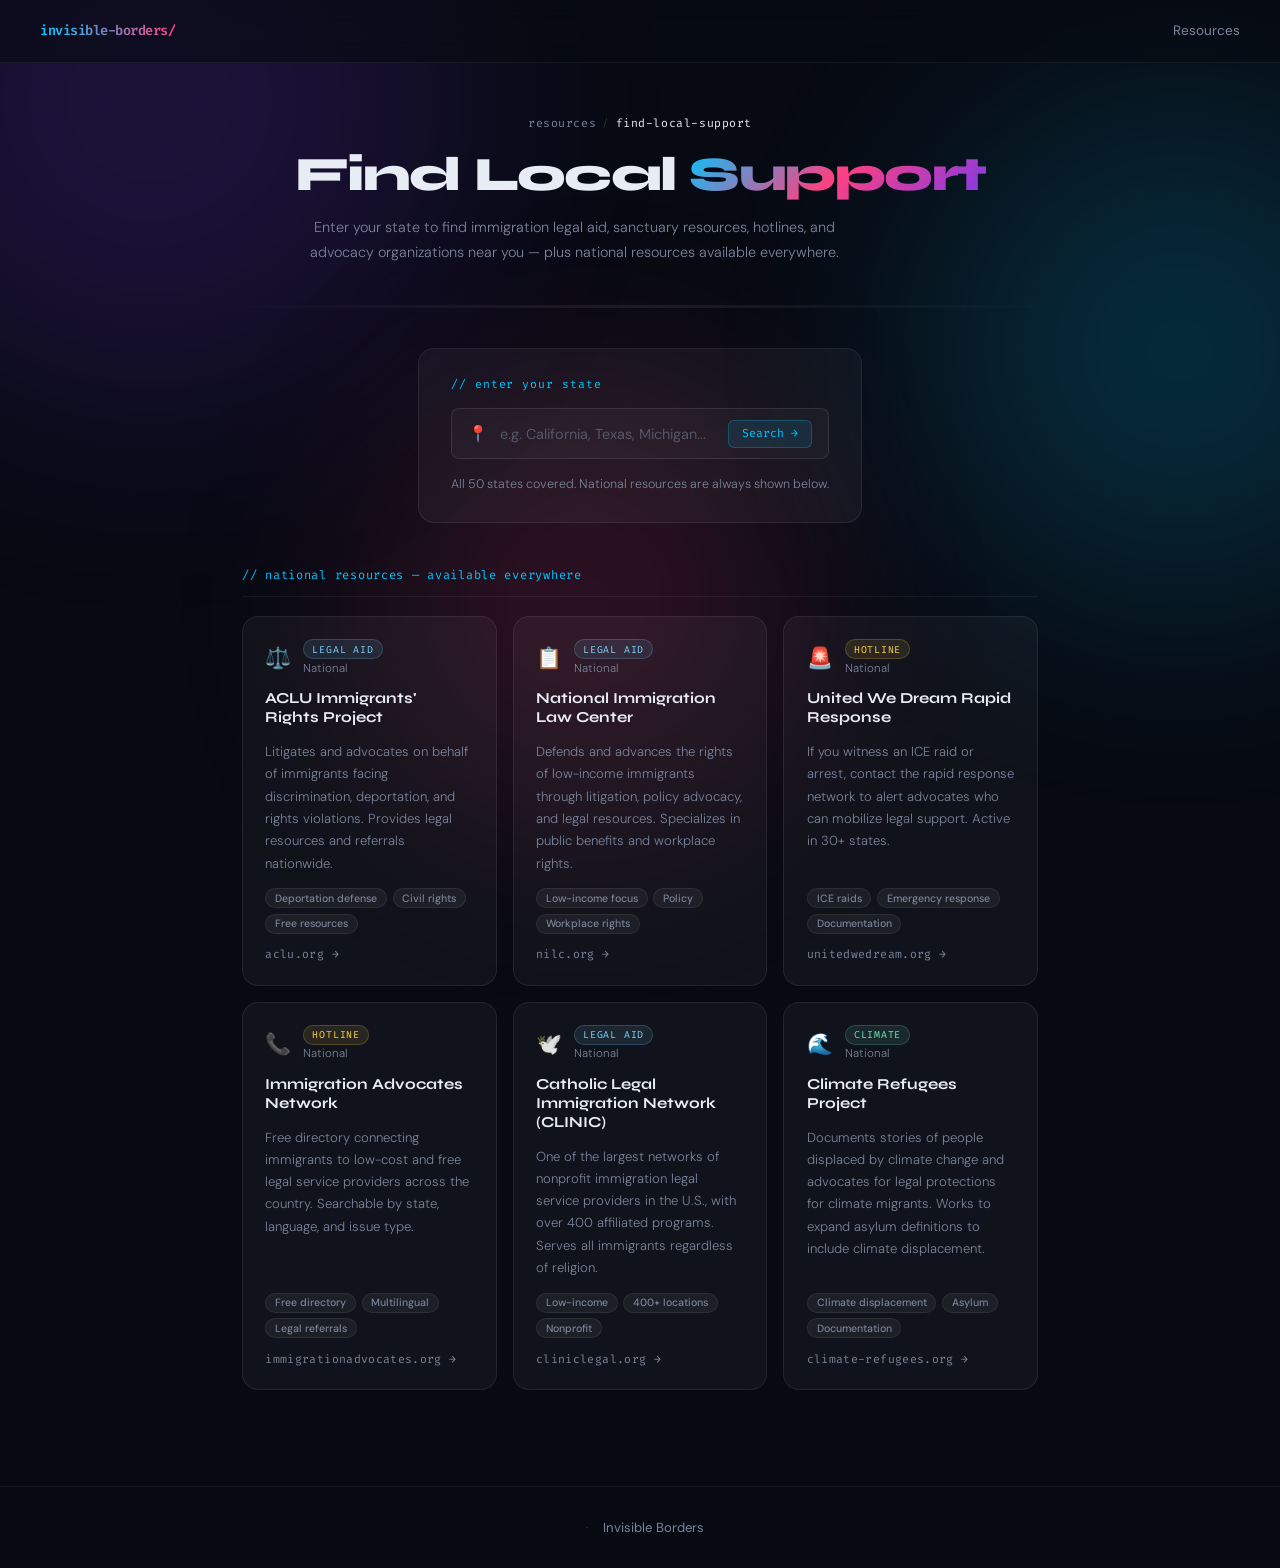
==== commit dc6e0d1c: "updated footer" ====
--- a/support.html
+++ b/support.html
@@ -18,7 +18,6 @@
     <a href="index.html" class="nav-logo">invisible-borders/</a>
     <div class="nav-links">
       <a href="index.html#features">Resources</a>
-      <a href="#">Contact</a>
     </div>
   </nav>
 
@@ -80,9 +79,10 @@
 
   </main>
 
+  <!-- Footer -->
   <footer>
     <span class="footer-sep">·</span>
-    <a href="#">Contact</a>
+    <a href="#">Invisible Borders</a>
   </footer>
 
   <script>
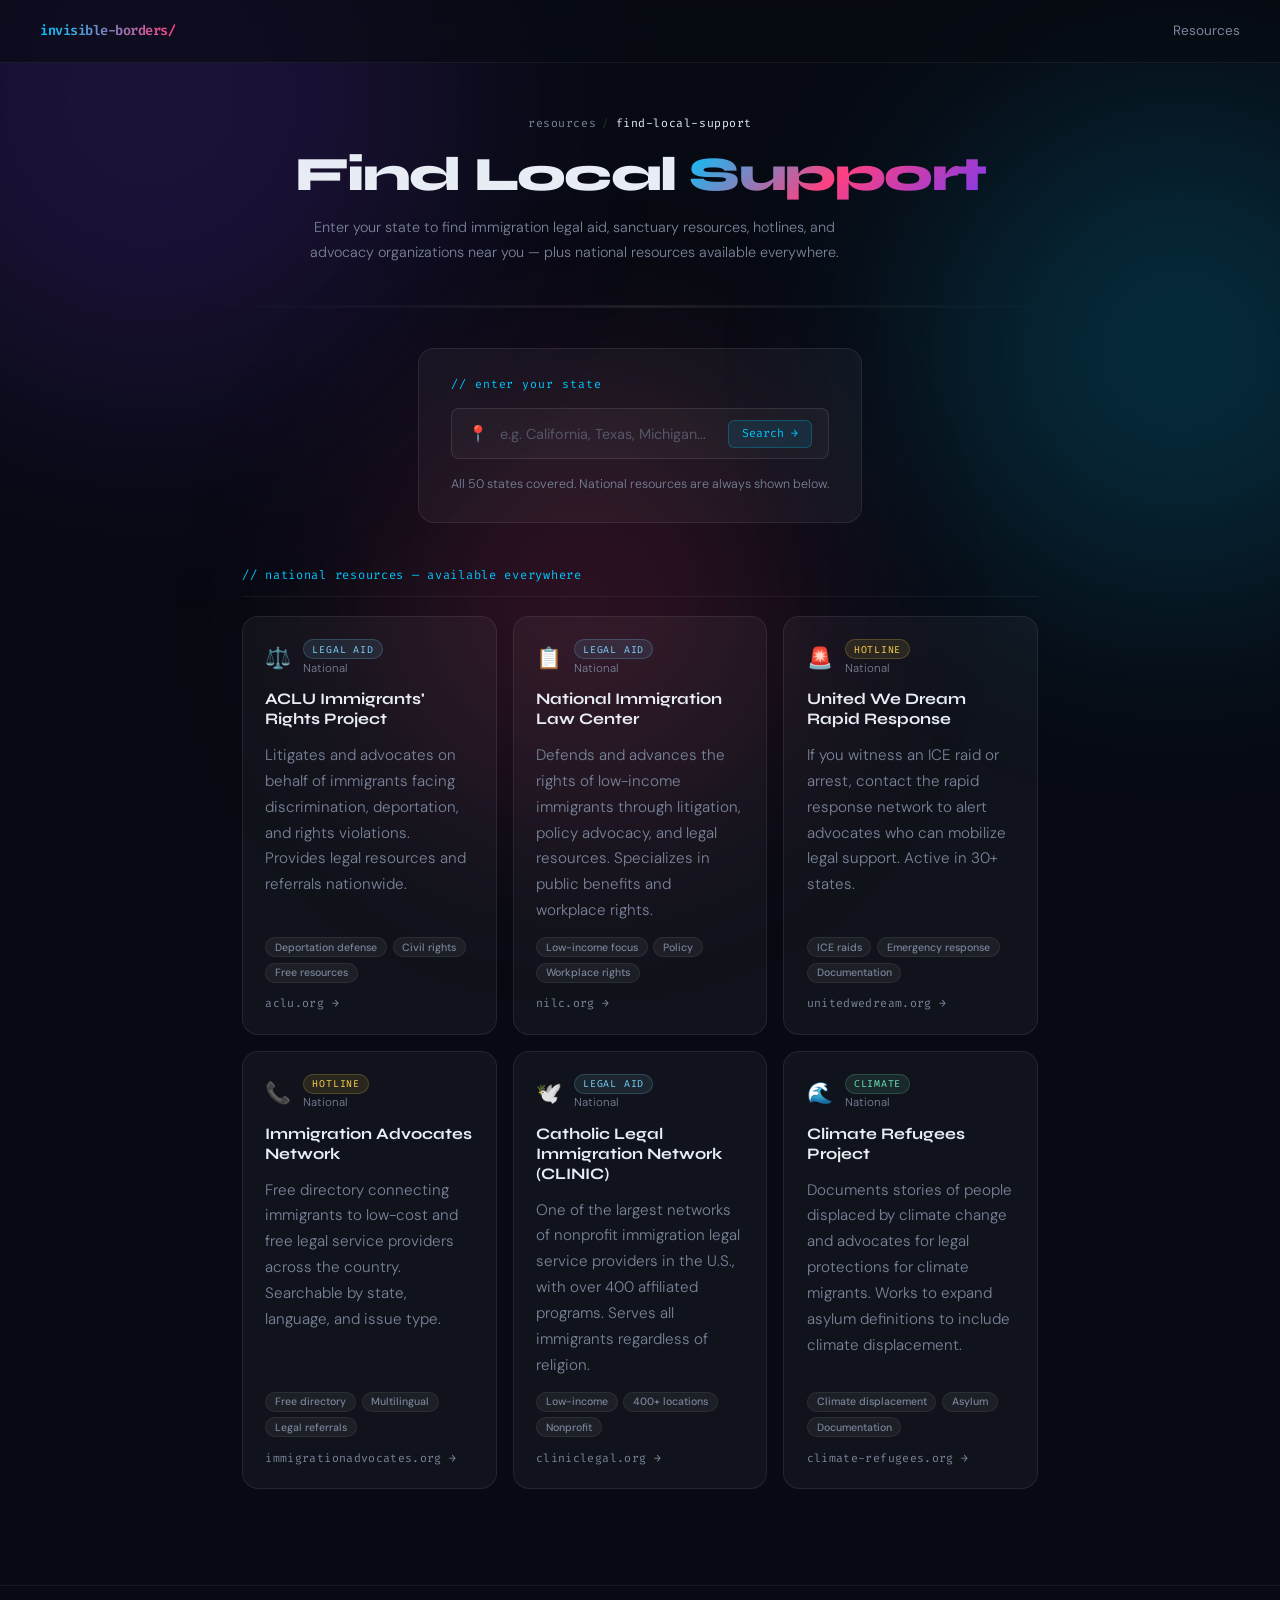
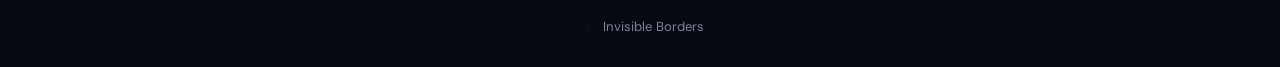
==== commit 6bdef33b: "updated support page" ====
--- a/support.html
+++ b/support.html
@@ -120,40 +120,6 @@
     ];
 
     const STATE_ORGS = {
-      alabama: [
-        { icon: '⚖️', type: 'legal', typeLabel: 'Legal Aid', scope: 'Alabama',
-          name: 'Alabama Appleseed Center for Law & Justice',
-          desc: 'Statewide advocacy organization that challenges unjust laws and systems harming low-income Alabamians and immigrants, including those impacted by harsh state immigration enforcement.',
-          tags: ['Advocacy', 'Low-income', 'Policy reform'],
-          url: 'https://alabamaappleseed.org', urlLabel: 'alabamaappleseed.org' },
-        { icon: '🤝', type: 'advocacy', typeLabel: 'Advocacy', scope: 'Alabama',
-          name: 'Hispanic Interest Coalition of Alabama (¡HICA!)',
-          desc: 'Promotes the civic, social, and economic integration of Latinos and immigrants in Alabama. Provides legal screenings, Know Your Rights workshops, and emergency assistance.',
-          tags: ['Latino community', 'Civic integration', 'KYR workshops'],
-          url: 'https://www.hicaalabama.org', urlLabel: 'hicaalabama.org' },
-        { icon: '🏛️', type: 'legal', typeLabel: 'Legal Aid', scope: 'Alabama',
-          name: 'Legal Services Alabama',
-          desc: 'Provides free civil legal assistance to low-income residents including immigrants. Handles immigration matters related to family, employment, and protection from abuse.',
-          tags: ['Free services', 'Family law', 'Domestic violence'],
-          url: 'https://legalservicesalabama.org', urlLabel: 'legalservicesalabama.org' },
-      ],
-      alaska: [
-        { icon: '⚖️', type: 'legal', typeLabel: 'Legal Aid', scope: 'Alaska',
-          name: 'Alaska Legal Services Corporation',
-          desc: 'Provides free civil legal assistance to low-income Alaskans including immigrants and refugees. Covers immigration matters, asylum, and protection orders across the state.',
-          tags: ['Free services', 'Statewide', 'Asylum'],
-          url: 'https://alsc-law.org', urlLabel: 'alsc-law.org' },
-        { icon: '🤝', type: 'advocacy', typeLabel: 'Advocacy', scope: 'Anchorage, AK',
-          name: 'Alaska Immigration Justice Project',
-          desc: 'Provides free immigration legal services and community education to immigrants and refugees in Alaska, with a focus on asylum seekers and survivors of violence.',
-          tags: ['Asylum seekers', 'Survivors of violence', 'Free services'],
-          url: 'https://akijp.org', urlLabel: 'akijp.org' },
-        { icon: '🏛️', type: 'legal', typeLabel: 'Legal Aid', scope: 'Anchorage, AK',
-          name: 'Catholic Social Services Anchorage',
-          desc: 'Offers immigration legal services, refugee resettlement support, and acculturation programs for newcomers arriving in Alaska regardless of faith background.',
-          tags: ['Refugee resettlement', 'Anchorage', 'Resettlement'],
-          url: 'https://cssalaska.org', urlLabel: 'cssalaska.org' },
-      ],
       arizona: [
         { icon: '⚖️', type: 'legal', typeLabel: 'Legal Aid', scope: 'Arizona',
           name: 'Florence Project',
@@ -171,23 +137,6 @@
           tags: ['Border aid', 'Tucson', 'Humanitarian'],
           url: 'https://www.tucsonsamaritans.org', urlLabel: 'tucsonsamaritans.org' },
       ],
-      arkansas: [
-        { icon: '⚖️', type: 'legal', typeLabel: 'Legal Aid', scope: 'Arkansas',
-          name: 'Center for Arkansas Legal Services',
-          desc: 'Provides free legal help to low-income Arkansans including immigrants facing family, housing, and immigration-related civil legal issues.',
-          tags: ['Free services', 'Civil legal aid', 'Statewide'],
-          url: 'https://arlegalservices.org', urlLabel: 'arlegalservices.org' },
-        { icon: '🤝', type: 'advocacy', typeLabel: 'Advocacy', scope: 'Arkansas',
-          name: 'Arkansas United',
-          desc: 'Statewide immigrant rights organization providing legal consultations, Know Your Rights education, and rapid response to immigration enforcement actions.',
-          tags: ['KYR education', 'Rapid response', 'Statewide'],
-          url: 'https://arkansasunited.org', urlLabel: 'arkansasunited.org' },
-        { icon: '🏛️', type: 'legal', typeLabel: 'Legal Aid', scope: 'NW Arkansas',
-          name: 'Canopy NWA',
-          desc: 'Northwest Arkansas organization providing refugee resettlement, immigration legal services, and integration support to immigrants and refugees in the region.',
-          tags: ['Refugee resettlement', 'NW Arkansas', 'Integration'],
-          url: 'https://canopynwa.org', urlLabel: 'canopynwa.org' },
-      ],
       california: [
         { icon: '🏙️', type: 'sanctuary', typeLabel: 'Sanctuary', scope: 'Los Angeles, CA',
           name: "LA Mayor's Office of Immigrant Affairs",
@@ -222,40 +171,6 @@
           tags: ['Statewide coalition', 'Policy advocacy', 'Rapid response'],
           url: 'https://coloradoimmigrant.org', urlLabel: 'coloradoimmigrant.org' },
       ],
-      connecticut: [
-        { icon: '⚖️', type: 'legal', typeLabel: 'Legal Aid', scope: 'Connecticut',
-          name: 'IRIS — Integrated Refugee & Immigrant Services',
-          desc: 'Connecticut-based organization providing legal services, resettlement support, and integration programs to refugees and immigrants across the state.',
-          tags: ['Refugee resettlement', 'Integration', 'Statewide'],
-          url: 'https://irisct.org', urlLabel: 'irisct.org' },
-        { icon: '🤝', type: 'advocacy', typeLabel: 'Advocacy', scope: 'Connecticut',
-          name: 'Connecticut Students for a DREAM',
-          desc: 'Student-led organization advocating for undocumented youth in Connecticut. Provides peer support, Know Your Rights resources, and connects students to legal aid.',
-          tags: ['Youth', 'Undocumented students', 'KYR'],
-          url: 'https://ctstudentsforadream.org', urlLabel: 'ctstudentsforadream.org' },
-        { icon: '🏛️', type: 'legal', typeLabel: 'Legal Aid', scope: 'New Haven, CT',
-          name: 'New Haven Legal Assistance Association',
-          desc: 'Provides free civil legal services to low-income residents of Greater New Haven including immigration legal help for families, asylum seekers, and survivors of violence.',
-          tags: ['New Haven', 'Free services', 'Asylum'],
-          url: 'https://nhlegal.org', urlLabel: 'nhlegal.org' },
-      ],
-      delaware: [
-        { icon: '⚖️', type: 'legal', typeLabel: 'Legal Aid', scope: 'Delaware',
-          name: 'Community Legal Aid Society (CLASI)',
-          desc: 'Provides free civil legal services to low-income Delawareans including immigrants. Offers immigration consultations and referrals across all three counties.',
-          tags: ['Free services', 'Statewide', 'Civil legal aid'],
-          url: 'https://declasi.org', urlLabel: 'declasi.org' },
-        { icon: '🤝', type: 'advocacy', typeLabel: 'Advocacy', scope: 'Wilmington, DE',
-          name: 'Latin American Community Center',
-          desc: "Wilmington-based organization providing immigration legal services, Know Your Rights education, and social services to Delaware's Latino immigrant community.",
-          tags: ['Latino community', 'Wilmington', 'Social services'],
-          url: 'https://thelatincenter.org', urlLabel: 'thelatincenter.org' },
-        { icon: '🏛️', type: 'legal', typeLabel: 'Legal Aid', scope: 'Delaware',
-          name: 'Catholic Charities Delaware',
-          desc: 'Offers immigration legal services including family petitions, DACA renewals, and asylum screenings for immigrants across Delaware regardless of religion.',
-          tags: ['DACA', 'Family petitions', 'Asylum'],
-          url: 'https://www.ccwilmington.org', urlLabel: 'ccwilmington.org' },
-      ],
       florida: [
         { icon: '⚖️', type: 'legal', typeLabel: 'Legal Aid', scope: 'Miami, FL',
           name: 'Americans for Immigrant Justice',
@@ -290,40 +205,6 @@
           tags: ['Detention advocacy', 'Atlanta', 'Documentation'],
           url: 'https://projectsouth.org', urlLabel: 'projectsouth.org' },
       ],
-      hawaii: [
-        { icon: '⚖️', type: 'legal', typeLabel: 'Legal Aid', scope: 'Hawaii',
-          name: 'Legal Aid Society of Hawaii',
-          desc: 'Provides free civil legal services to low-income residents across the Hawaiian islands including immigration assistance, family law, and benefits access.',
-          tags: ['Free services', 'All islands', 'Family law'],
-          url: 'https://www.legalaidhawaii.org', urlLabel: 'legalaidhawaii.org' },
-        { icon: '🤝', type: 'advocacy', typeLabel: 'Advocacy', scope: 'Hawaii',
-          name: 'Hawaii Appleseed Center for Law & Economic Justice',
-          desc: 'Advocates for low-income and immigrant communities in Hawaii through policy reform and direct legal services, with a focus on worker rights and public benefits.',
-          tags: ['Policy reform', 'Worker rights', 'Benefits access'],
-          url: 'https://hiappleseed.org', urlLabel: 'hiappleseed.org' },
-        { icon: '🏝️', type: 'climate', typeLabel: 'Climate', scope: 'Hawaii',
-          name: 'Pacific Alliance to Stop Slavery (PASS)',
-          desc: 'Works with trafficked immigrants and Pacific Islander communities in Hawaii, providing legal advocacy, case management, and connections to immigration relief.',
-          tags: ['Pacific Islander', 'Trafficking survivors', 'Legal advocacy'],
-          url: 'https://www.passhawaii.org', urlLabel: 'passhawaii.org' },
-      ],
-      idaho: [
-        { icon: '⚖️', type: 'legal', typeLabel: 'Legal Aid', scope: 'Idaho',
-          name: 'Idaho Legal Aid Services',
-          desc: 'Provides free civil legal services to low-income Idahoans including immigrants. Covers immigration matters, family law, and employment issues across the state.',
-          tags: ['Free services', 'Statewide', 'Employment'],
-          url: 'https://www.idaholegalaid.org', urlLabel: 'idaholegalaid.org' },
-        { icon: '🤝', type: 'advocacy', typeLabel: 'Advocacy', scope: 'Idaho',
-          name: 'Idaho Office for Refugees',
-          desc: 'Coordinates refugee resettlement and integration services across Idaho. Connects newly arrived immigrants and refugees to legal, social, and employment resources.',
-          tags: ['Refugee resettlement', 'Integration', 'Statewide'],
-          url: 'https://idahorefugees.org', urlLabel: 'idahorefugees.org' },
-        { icon: '🏛️', type: 'legal', typeLabel: 'Legal Aid', scope: 'Boise, ID',
-          name: 'Boise International Center',
-          desc: 'Provides immigration legal consultations, language access services, and community support for immigrants and refugees settling in the Boise area.',
-          tags: ['Boise', 'Language access', 'Community support'],
-          url: 'https://boiseinternationalcenter.org', urlLabel: 'boiseinternationalcenter.org' },
-      ],
       illinois: [
         { icon: '🌆', type: 'sanctuary', typeLabel: 'Sanctuary', scope: 'Chicago, IL',
           name: 'Chicago Office of New Americans',
@@ -341,108 +222,6 @@
           tags: ['Deportation defense', 'Grassroots', 'Defense fund'],
           url: 'https://www.organizedcommunities.org', urlLabel: 'organizedcommunities.org' },
       ],
-      indiana: [
-        { icon: '⚖️', type: 'legal', typeLabel: 'Legal Aid', scope: 'Indiana',
-          name: 'Indiana Legal Services',
-          desc: 'Statewide nonprofit providing free civil legal assistance to low-income Hoosiers including immigrants. Handles DACA, family petitions, and protection orders.',
-          tags: ['DACA', 'Family petitions', 'Free services'],
-          url: 'https://www.indianalegalservices.org', urlLabel: 'indianalegalservices.org' },
-        { icon: '🤝', type: 'advocacy', typeLabel: 'Advocacy', scope: 'Indianapolis, IN',
-          name: 'Indy DREAM Team',
-          desc: 'Indianapolis-based organization led by undocumented youth and allies. Provides Know Your Rights education, peer support, and advocacy for immigration reform.',
-          tags: ['Youth led', 'Indianapolis', 'KYR education'],
-          url: 'https://indydreamteam.com', urlLabel: 'indydreamteam.com' },
-        { icon: '🏛️', type: 'legal', typeLabel: 'Legal Aid', scope: 'Indiana',
-          name: 'Catholic Charities Indianapolis',
-          desc: 'Provides immigration legal services including asylum representation, DACA renewals, and family-based immigration petitions for immigrants across central Indiana.',
-          tags: ['Asylum', 'DACA', 'Family petitions'],
-          url: 'https://www.archindy.org/cc', urlLabel: 'archindy.org/cc' },
-      ],
-      iowa: [
-        { icon: '⚖️', type: 'legal', typeLabel: 'Legal Aid', scope: 'Iowa',
-          name: 'Iowa Legal Aid',
-          desc: 'Provides free civil legal services to low-income Iowans including immigrants. Covers immigration matters, employment, housing, and family law across all 99 counties.',
-          tags: ['Free services', 'All counties', 'Employment'],
-          url: 'https://www.iowalegalaid.org', urlLabel: 'iowalegalaid.org' },
-        { icon: '🤝', type: 'advocacy', typeLabel: 'Advocacy', scope: 'Iowa',
-          name: 'Iowa Migrant Movement for Justice',
-          desc: 'Organizes immigrant workers and families in Iowa to advocate for fair treatment, worker rights, and protection from unjust immigration enforcement.',
-          tags: ['Worker rights', 'Organizing', 'Families'],
-          url: 'https://iowamigrantmovement.org', urlLabel: 'iowamigrantmovement.org' },
-        { icon: '🏛️', type: 'legal', typeLabel: 'Legal Aid', scope: 'Iowa',
-          name: 'Iowa Immigration Law Office (IILO)',
-          desc: 'Provides sliding-scale immigration legal services to immigrants in Iowa, including representation in removal proceedings, asylum, and family petitions.',
-          tags: ['Sliding scale fees', 'Removal defense', 'Asylum'],
-          url: 'https://iowailomigrant.org', urlLabel: 'iowailomigrant.org' },
-      ],
-      kansas: [
-        { icon: '⚖️', type: 'legal', typeLabel: 'Legal Aid', scope: 'Kansas',
-          name: 'Kansas Legal Services',
-          desc: 'Provides free and low-cost civil legal help to low-income Kansans including immigrants. Handles immigration matters, family law, and employment issues statewide.',
-          tags: ['Free services', 'Statewide', 'Family law'],
-          url: 'https://www.kansaslegalservices.org', urlLabel: 'kansaslegalservices.org' },
-        { icon: '🤝', type: 'advocacy', typeLabel: 'Advocacy', scope: 'Kansas',
-          name: 'Kansas Appleseed',
-          desc: 'Advocates for the rights of immigrants and low-income communities in Kansas through policy reform, public education, and direct support for those affected by unjust laws.',
-          tags: ['Policy reform', 'Public education', 'Advocacy'],
-          url: 'https://www.kansasappleseed.org', urlLabel: 'kansasappleseed.org' },
-        { icon: '🏛️', type: 'legal', typeLabel: 'Legal Aid', scope: 'Wichita, KS',
-          name: 'Catholic Charities of Southwest Kansas',
-          desc: 'Provides immigration legal services, refugee resettlement, and social support to immigrants in the Wichita metro and surrounding communities.',
-          tags: ['Wichita', 'Refugee resettlement', 'Social support'],
-          url: 'https://catholiccharitieswichita.org', urlLabel: 'catholiccharitieswichita.org' },
-      ],
-      kentucky: [
-        { icon: '⚖️', type: 'legal', typeLabel: 'Legal Aid', scope: 'Kentucky',
-          name: 'Kentucky Equal Justice Center',
-          desc: 'Advocates for low-wage workers and immigrants in Kentucky through policy advocacy, legal education, and coalition building on worker rights and immigration enforcement.',
-          tags: ['Worker rights', 'Policy advocacy', 'Coalition'],
-          url: 'https://www.kyequaljustice.org', urlLabel: 'kyequaljustice.org' },
-        { icon: '🤝', type: 'advocacy', typeLabel: 'Advocacy', scope: 'Louisville, KY',
-          name: 'Louisville Immigrants United',
-          desc: 'Louisville-based organization providing rapid response coordination, Know Your Rights education, and community support to immigrants facing enforcement actions.',
-          tags: ['Louisville', 'Rapid response', 'KYR'],
-          url: 'https://immigrantsunitedky.org', urlLabel: 'immigrantsunitedky.org' },
-        { icon: '🏛️', type: 'legal', typeLabel: 'Legal Aid', scope: 'Kentucky',
-          name: 'Catholic Charities of Louisville',
-          desc: 'Offers immigration legal services including family petitions, asylum representation, and DACA assistance to immigrants across Kentucky regardless of religion.',
-          tags: ['Asylum', 'DACA', 'Family petitions'],
-          url: 'https://www.cclou.org', urlLabel: 'cclou.org' },
-      ],
-      louisiana: [
-        { icon: '⚖️', type: 'legal', typeLabel: 'Legal Aid', scope: 'Louisiana',
-          name: 'Southeast Louisiana Legal Services',
-          desc: 'Provides free civil legal aid to low-income residents including immigrants in Southeast Louisiana. Handles immigration, housing, and employment cases.',
-          tags: ['Free services', 'SE Louisiana', 'Housing'],
-          url: 'https://slls.org', urlLabel: 'slls.org' },
-        { icon: '🤝', type: 'advocacy', typeLabel: 'Advocacy', scope: 'Louisiana',
-          name: 'Louisiana Advocates for Immigrants in Detention',
-          desc: 'Monitors immigration detention conditions in Louisiana and provides legal support and advocacy for detained immigrants in facilities across the state.',
-          tags: ['Detention advocacy', 'Monitoring', 'Legal support'],
-          url: 'https://lailad.org', urlLabel: 'lailad.org' },
-        { icon: '🌊', type: 'climate', typeLabel: 'Climate', scope: 'Louisiana',
-          name: 'Tulane Environmental Law Clinic',
-          desc: 'Provides free legal representation on environmental and climate justice issues, including for communities displaced by hurricanes and coastal erosion in Louisiana.',
-          tags: ['Climate displacement', 'Environmental law', 'Free services'],
-          url: 'https://law.tulane.edu/clinics/environmental-law', urlLabel: 'law.tulane.edu' },
-      ],
-      maine: [
-        { icon: '⚖️', type: 'legal', typeLabel: 'Legal Aid', scope: 'Maine',
-          name: 'Pine Tree Legal Assistance',
-          desc: 'Provides free civil legal services to low-income Mainers including immigrants. Handles asylum cases, family petitions, and protections for survivors of abuse.',
-          tags: ['Free services', 'Asylum', 'Survivors'],
-          url: 'https://www.ptla.org', urlLabel: 'ptla.org' },
-        { icon: '🤝', type: 'advocacy', typeLabel: 'Advocacy', scope: 'Portland, ME',
-          name: 'Immigrant Legal Advocacy Project (ILAP)',
-          desc: 'Provides free immigration legal services to low-income immigrants and asylum seekers in Maine, with a focus on community education and building immigrant leadership.',
-          tags: ['Free services', 'Asylum seekers', 'Community education'],
-          url: 'https://ilapmaine.org', urlLabel: 'ilapmaine.org' },
-        { icon: '🏛️', type: 'legal', typeLabel: 'Legal Aid', scope: 'Maine',
-          name: 'Catholic Charities Maine',
-          desc: 'Offers refugee resettlement, immigration legal consultations, and integration support to immigrants and refugees settling in Maine regardless of religion.',
-          tags: ['Refugee resettlement', 'Integration', 'Free consultations'],
-          url: 'https://www.ccmaine.org', urlLabel: 'ccmaine.org' },
-      ],
       maryland: [
         { icon: '⚖️', type: 'legal', typeLabel: 'Legal Aid', scope: 'Maryland',
           name: 'CASA de Maryland',
@@ -477,142 +256,6 @@
           tags: ['Largest in NE', 'Policy advocacy', 'Civic engagement'],
           url: 'https://miracoalition.org', urlLabel: 'miracoalition.org' },
       ],
-      michigan: [
-        { icon: '⚖️', type: 'legal', typeLabel: 'Legal Aid', scope: 'Michigan',
-          name: 'Michigan Immigrant Rights Center',
-          desc: 'Statewide legal aid organization providing immigration legal services to low-income immigrants and refugees across Michigan, with a focus on rural and underserved communities.',
-          tags: ['Statewide', 'Rural focus', 'Low-income'],
-          url: 'https://michiganimmigrant.org', urlLabel: 'michiganimmigrant.org' },
-        { icon: '🤝', type: 'advocacy', typeLabel: 'Advocacy', scope: 'Detroit, MI',
-          name: 'Arab American Civil Rights League',
-          desc: 'Detroit-based civil rights organization protecting the rights of Arab Americans and immigrants in Michigan. Provides legal referrals, Know Your Rights training, and rapid response.',
-          tags: ['Detroit', 'Civil rights', 'Know your rights'],
-          url: 'https://www.aacrl.org', urlLabel: 'aacrl.org' },
-        { icon: '🏛️', type: 'legal', typeLabel: 'Legal Aid', scope: 'Detroit, MI',
-          name: 'Accounting Aid Society — Immigration',
-          desc: 'Detroit nonprofit offering free immigration legal consultations and referrals, with a particular focus on serving low-income families in Wayne, Oakland, and Macomb counties.',
-          tags: ['Free consultations', 'Detroit metro', 'Families'],
-          url: 'https://accountingaidsociety.org', urlLabel: 'accountingaidsociety.org' },
-      ],
-      minnesota: [
-        { icon: '⚖️', type: 'legal', typeLabel: 'Legal Aid', scope: 'Minnesota',
-          name: 'Mid-Minnesota Legal Aid — Immigration',
-          desc: 'Provides free immigration legal services to low-income individuals in the Twin Cities and greater Minnesota, including asylum, DACA, and family-based immigration.',
-          tags: ['Free services', 'Twin Cities', 'Asylum'],
-          url: 'https://www.mylegalaid.org', urlLabel: 'mylegalaid.org' },
-        { icon: '🤝', type: 'advocacy', typeLabel: 'Advocacy', scope: 'Minnesota',
-          name: 'Advocates for Human Rights',
-          desc: 'Minneapolis-based organization providing free legal services to asylum seekers and refugees. Also trains lawyers across the Midwest to take pro bono immigration cases.',
-          tags: ['Asylum seekers', 'Pro bono training', 'Refugees'],
-          url: 'https://www.theadvocatesforhumanrights.org', urlLabel: 'theadvocatesforhumanrights.org' },
-        { icon: '🏛️', type: 'legal', typeLabel: 'Legal Aid', scope: 'Minnesota',
-          name: 'Navigate MN',
-          desc: 'Provides immigration legal services and integration support to immigrants and refugees in Minnesota, with a focus on East African and Southeast Asian communities.',
-          tags: ['East African', 'SE Asian', 'Integration'],
-          url: 'https://navigatemn.org', urlLabel: 'navigatemn.org' },
-      ],
-      mississippi: [
-        { icon: '⚖️', type: 'legal', typeLabel: 'Legal Aid', scope: 'Mississippi',
-          name: 'Mississippi Center for Justice',
-          desc: 'Provides free civil legal aid and advocacy to low-income Mississippians including immigrants. Works on worker rights cases and challenges to unjust immigration enforcement.',
-          tags: ['Free services', 'Worker rights', 'Advocacy'],
-          url: 'https://mscenterforjustice.org', urlLabel: 'mscenterforjustice.org' },
-        { icon: '🤝', type: 'advocacy', typeLabel: 'Advocacy', scope: 'Mississippi',
-          name: 'Mississippi Immigrants Rights Alliance (MIRA)',
-          desc: 'Statewide organization defending the rights of immigrants in Mississippi through community organizing, rapid response networks, and legal referrals.',
-          tags: ['Community organizing', 'Rapid response', 'Legal referrals'],
-          url: 'https://www.yourmira.org', urlLabel: 'yourmira.org' },
-        { icon: '🏛️', type: 'legal', typeLabel: 'Legal Aid', scope: 'Mississippi',
-          name: 'Catholic Charities Mississippi',
-          desc: 'Provides immigration legal services, refugee resettlement support, and social assistance to immigrants throughout Mississippi regardless of faith.',
-          tags: ['Refugee resettlement', 'Legal services', 'Social assistance'],
-          url: 'https://www.catholiccharitiesms.org', urlLabel: 'catholiccharitiesms.org' },
-      ],
-      missouri: [
-        { icon: '⚖️', type: 'legal', typeLabel: 'Legal Aid', scope: 'St. Louis, MO',
-          name: 'International Institute of St. Louis',
-          desc: 'Provides immigration legal services, refugee resettlement, and integration programs to immigrants and refugees throughout the St. Louis region.',
-          tags: ['St. Louis', 'Refugee resettlement', 'Integration'],
-          url: 'https://iistl.org', urlLabel: 'iistl.org' },
-        { icon: '🤝', type: 'advocacy', typeLabel: 'Advocacy', scope: 'Missouri',
-          name: 'Missouri Immigrant and Refugee Advocates (MIRA)',
-          desc: 'Statewide coalition providing legal representation, rapid response to immigration enforcement, and policy advocacy for immigrant communities across Missouri.',
-          tags: ['Statewide', 'Rapid response', 'Policy advocacy'],
-          url: 'https://www.moimmigrant.org', urlLabel: 'moimmigrant.org' },
-        { icon: '🏛️', type: 'legal', typeLabel: 'Legal Aid', scope: 'Kansas City, MO',
-          name: 'Della Lamb Community Services',
-          desc: 'Kansas City organization providing immigration legal services and refugee resettlement support to immigrants and refugees settling in the greater Kansas City area.',
-          tags: ['Kansas City', 'Refugee resettlement', 'Legal services'],
-          url: 'https://dellalamb.org', urlLabel: 'dellalamb.org' },
-      ],
-      montana: [
-        { icon: '⚖️', type: 'legal', typeLabel: 'Legal Aid', scope: 'Montana',
-          name: 'Montana Legal Services Association',
-          desc: 'Provides free civil legal aid to low-income Montanans including immigrants. Handles immigration matters across this geographically vast state via remote and in-person services.',
-          tags: ['Free services', 'Remote services', 'Statewide'],
-          url: 'https://www.montanalegalservices.org', urlLabel: 'montanalegalservices.org' },
-        { icon: '🤝', type: 'advocacy', typeLabel: 'Advocacy', scope: 'Missoula, MT',
-          name: 'International Rescue Committee — Missoula',
-          desc: 'Provides refugee resettlement, immigration legal services, and integration support to newly arrived immigrants and refugees in Missoula and surrounding areas.',
-          tags: ['Refugee resettlement', 'Missoula', 'Integration'],
-          url: 'https://www.rescue.org/united-states/missoula-mt', urlLabel: 'rescue.org' },
-        { icon: '🏛️', type: 'legal', typeLabel: 'Legal Aid', scope: 'Montana',
-          name: 'Montana Office of Public Instruction — Migrant Education',
-          desc: 'Montana state program supporting migrant agricultural workers and their children, connecting families to legal resources, education, and community services.',
-          tags: ['Migrant workers', 'Agricultural', 'Families'],
-          url: 'https://opi.mt.gov', urlLabel: 'opi.mt.gov' },
-      ],
-      nebraska: [
-        { icon: '⚖️', type: 'legal', typeLabel: 'Legal Aid', scope: 'Nebraska',
-          name: 'Nebraska Appleseed',
-          desc: 'Provides free legal services and policy advocacy for immigrants in Nebraska, including representation in removal proceedings and challenges to unjust enforcement.',
-          tags: ['Free services', 'Removal defense', 'Policy advocacy'],
-          url: 'https://www.neappleseed.org', urlLabel: 'neappleseed.org' },
-        { icon: '🤝', type: 'advocacy', typeLabel: 'Advocacy', scope: 'Nebraska',
-          name: 'Immigrant Legal Center',
-          desc: 'Provides low-cost immigration legal services to immigrants in Nebraska and southwest Iowa, including family petitions, DACA, asylum, and removal defense.',
-          tags: ['Low-cost services', 'DACA', 'Asylum'],
-          url: 'https://immigrantlc.org', urlLabel: 'immigrantlc.org' },
-        { icon: '🏛️', type: 'legal', typeLabel: 'Legal Aid', scope: 'Omaha, NE',
-          name: 'OneWorld Community Health Centers',
-          desc: 'Omaha-based organization providing health and legal services to immigrant communities, including immigration legal consultations and Know Your Rights education.',
-          tags: ['Omaha', 'Health services', 'KYR education'],
-          url: 'https://oneworldomaha.org', urlLabel: 'oneworldomaha.org' },
-      ],
-      nevada: [
-        { icon: '⚖️', type: 'legal', typeLabel: 'Legal Aid', scope: 'Nevada',
-          name: 'Nevada Legal Services',
-          desc: 'Provides free civil legal aid to low-income Nevadans including immigrants. Handles immigration matters, employment law, and family cases across the state.',
-          tags: ['Free services', 'Statewide', 'Employment law'],
-          url: 'https://nevadalegalservices.org', urlLabel: 'nevadalegalservices.org' },
-        { icon: '🏙️', type: 'sanctuary', typeLabel: 'Sanctuary', scope: 'Las Vegas, NV',
-          name: 'Clark County Immigrant Services',
-          desc: 'Las Vegas and Clark County have sanctuary-friendly policies. This office provides immigrant services, legal referrals, and connections to support organizations across the valley.',
-          tags: ['Las Vegas', 'Legal referrals', 'Support services'],
-          url: 'https://www.clarkcountynv.gov', urlLabel: 'clarkcountynv.gov' },
-        { icon: '✊', type: 'advocacy', typeLabel: 'Advocacy', scope: 'Nevada',
-          name: 'Progressive Leadership Alliance of Nevada (PLAN)',
-          desc: 'Statewide coalition running immigrant integration programs, voter engagement, and rapid response to immigration enforcement across Nevada.',
-          tags: ['Statewide coalition', 'Civic engagement', 'Rapid response'],
-          url: 'https://www.planevada.org', urlLabel: 'planevada.org' },
-      ],
-      new_hampshire: [
-        { icon: '⚖️', type: 'legal', typeLabel: 'Legal Aid', scope: 'New Hampshire',
-          name: 'New Hampshire Legal Assistance',
-          desc: 'Provides free civil legal services to low-income Granite State residents including immigrants. Handles immigration matters, family law, and housing cases.',
-          tags: ['Free services', 'Statewide', 'Housing'],
-          url: 'https://www.nhla.org', urlLabel: 'nhla.org' },
-        { icon: '🤝', type: 'advocacy', typeLabel: 'Advocacy', scope: 'New Hampshire',
-          name: 'New Hampshire Alliance for Immigrants and Refugees',
-          desc: 'Statewide advocacy and service organization supporting immigrants and refugees in New Hampshire through legal referrals, community programs, and policy advocacy.',
-          tags: ['Legal referrals', 'Community programs', 'Policy'],
-          url: 'https://nhair.org', urlLabel: 'nhair.org' },
-        { icon: '🏛️', type: 'legal', typeLabel: 'Legal Aid', scope: 'Manchester, NH',
-          name: 'International Institute of New England — Manchester',
-          desc: 'Provides refugee resettlement services, immigration legal assistance, and workforce programs to immigrants and refugees arriving in New Hampshire.',
-          tags: ['Refugee resettlement', 'Manchester', 'Workforce'],
-          url: 'https://iine.org/manchester', urlLabel: 'iine.org' },
-      ],
       new_jersey: [
         { icon: '⚖️', type: 'legal', typeLabel: 'Legal Aid', scope: 'New Jersey',
           name: 'American Friends Service Committee — NJ',
@@ -630,23 +273,6 @@
           tags: ['50+ orgs', 'Policy reform', 'Statewide'],
           url: 'https://njaij.org', urlLabel: 'njaij.org' },
       ],
-      new_mexico: [
-        { icon: '⚖️', type: 'legal', typeLabel: 'Legal Aid', scope: 'New Mexico',
-          name: 'New Mexico Immigrant Law Center',
-          desc: 'Provides free immigration legal services to low-income immigrants in New Mexico, including asylum representation, DACA renewals, and family-based petitions.',
-          tags: ['Free services', 'Asylum', 'DACA'],
-          url: 'https://nmilc.org', urlLabel: 'nmilc.org' },
-        { icon: '🏙️', type: 'sanctuary', typeLabel: 'Sanctuary', scope: 'Albuquerque, NM',
-          name: 'Albuquerque Immigrant Welcoming Initiative',
-          desc: 'Albuquerque has immigrant-friendly policies limiting ICE cooperation. This initiative provides Know Your Rights resources and connects residents to legal aid.',
-          tags: ['Welcoming policies', 'KYR', 'Legal connections'],
-          url: 'https://www.cabq.gov', urlLabel: 'cabq.gov' },
-        { icon: '✊', type: 'advocacy', typeLabel: 'Advocacy', scope: 'New Mexico',
-          name: 'Somos Un Pueblo Unido',
-          desc: 'New Mexico immigrant rights organization running rapid response networks, policy advocacy, and worker protection programs across the state.',
-          tags: ['Rapid response', 'Worker protection', 'Policy advocacy'],
-          url: 'https://somosunpueblounido.org', urlLabel: 'somosunpueblounido.org' },
-      ],
       new_york: [
         { icon: '🗽', type: 'sanctuary', typeLabel: 'Sanctuary', scope: 'New York, NY',
           name: "NYC Mayor's Office of Immigrant Affairs",
@@ -681,74 +307,6 @@
           tags: ['Charlotte', 'Free services', 'Asylum'],
           url: 'https://charlottelegaladvocacy.org', urlLabel: 'charlottelegaladvocacy.org' },
       ],
-      north_dakota: [
-        { icon: '⚖️', type: 'legal', typeLabel: 'Legal Aid', scope: 'North Dakota',
-          name: 'Legal Services of North Dakota',
-          desc: 'Provides free civil legal services to low-income North Dakotans including immigrants. Handles immigration matters, employment, and family law cases statewide.',
-          tags: ['Free services', 'Statewide', 'Family law'],
-          url: 'https://www.lsnd.org', urlLabel: 'lsnd.org' },
-        { icon: '🤝', type: 'advocacy', typeLabel: 'Advocacy', scope: 'Fargo, ND',
-          name: 'Lutheran Social Services of ND — Refugee Services',
-          desc: 'Provides refugee resettlement, integration support, and immigration legal consultations to immigrants and refugees arriving in North Dakota.',
-          tags: ['Refugee resettlement', 'Fargo', 'Integration'],
-          url: 'https://www.lssnd.org', urlLabel: 'lssnd.org' },
-        { icon: '🏛️', type: 'legal', typeLabel: 'Legal Aid', scope: 'Bismarck, ND',
-          name: 'International Organization Bismarck-Mandan',
-          desc: 'Supports newly arrived refugees and immigrants in the Bismarck-Mandan area with legal consultations, English language programs, and community integration resources.',
-          tags: ['Bismarck', 'ESL programs', 'Integration'],
-          url: 'https://iobm.org', urlLabel: 'iobm.org' },
-      ],
-      ohio: [
-        { icon: '⚖️', type: 'legal', typeLabel: 'Legal Aid', scope: 'Ohio',
-          name: 'Immigration Legal Integration Services (ILIS)',
-          desc: 'Provides immigration legal services to low-income immigrants in Northeast Ohio including family petitions, DACA renewals, asylum, and removal defense.',
-          tags: ['NE Ohio', 'DACA', 'Asylum'],
-          url: 'https://ilisohio.org', urlLabel: 'ilisohio.org' },
-        { icon: '🤝', type: 'advocacy', typeLabel: 'Advocacy', scope: 'Columbus, OH',
-          name: 'Columbus Coalition for Responsive Government',
-          desc: 'Works to make Columbus more welcoming for immigrants. Runs Know Your Rights education, rapid response networks, and community organizing for immigrant communities.',
-          tags: ['Columbus', 'KYR education', 'Community organizing'],
-          url: 'https://columbuscoalition.org', urlLabel: 'columbuscoalition.org' },
-        { icon: '🏛️', type: 'legal', typeLabel: 'Legal Aid', scope: 'Cleveland, OH',
-          name: 'International Services Center — Cleveland',
-          desc: 'Cleveland-based organization providing immigration legal services, refugee resettlement, and integration support to immigrants and refugees across Northeast Ohio.',
-          tags: ['Cleveland', 'Refugee resettlement', 'Legal services'],
-          url: 'https://iscsvcs.org', urlLabel: 'iscsvcs.org' },
-      ],
-      oklahoma: [
-        { icon: '⚖️', type: 'legal', typeLabel: 'Legal Aid', scope: 'Oklahoma',
-          name: 'Legal Aid Services of Oklahoma',
-          desc: 'Provides free civil legal services to low-income Oklahomans including immigrants. Handles immigration cases, family law, and housing matters across the state.',
-          tags: ['Free services', 'Statewide', 'Housing'],
-          url: 'https://www.legalaidok.org', urlLabel: 'legalaidok.org' },
-        { icon: '🤝', type: 'advocacy', typeLabel: 'Advocacy', scope: 'Oklahoma',
-          name: 'OK Policy Institute — Immigrant Rights',
-          desc: 'Oklahoma policy organization advocating for immigrant rights through research, public education, and policy reform at the state legislature.',
-          tags: ['Policy research', 'Public education', 'Legislation'],
-          url: 'https://okpolicy.org', urlLabel: 'okpolicy.org' },
-        { icon: '🏛️', type: 'legal', typeLabel: 'Legal Aid', scope: 'Oklahoma City, OK',
-          name: 'Catholic Charities of Oklahoma City',
-          desc: 'Provides immigration legal services, refugee resettlement, and social support to immigrants across Oklahoma City and central Oklahoma regardless of religion.',
-          tags: ['Oklahoma City', 'Refugee resettlement', 'Legal services'],
-          url: 'https://catholiccharitiesokc.org', urlLabel: 'catholiccharitiesokc.org' },
-      ],
-      oregon: [
-        { icon: '⚖️', type: 'legal', typeLabel: 'Legal Aid', scope: 'Oregon',
-          name: 'Immigration Counseling Service',
-          desc: 'Portland-based nonprofit providing free and low-cost immigration legal services to immigrants throughout Oregon, including asylum, family petitions, and removal defense.',
-          tags: ['Portland', 'Free services', 'Asylum'],
-          url: 'https://www.ics-law.org', urlLabel: 'ics-law.org' },
-        { icon: '🏙️', type: 'sanctuary', typeLabel: 'Sanctuary', scope: 'Portland, OR',
-          name: 'Portland Office of Equity and Human Rights',
-          desc: 'Portland is a sanctuary city with a city charter amendment protecting immigrants. This office coordinates immigrant services and connections to legal aid.',
-          tags: ['Sanctuary city', 'Charter protection', 'Legal connections'],
-          url: 'https://www.portland.gov/equity', urlLabel: 'portland.gov' },
-        { icon: '✊', type: 'advocacy', typeLabel: 'Advocacy', scope: 'Oregon',
-          name: 'Oregon Law Center',
-          desc: 'Provides free civil legal services to low-income Oregonians in rural areas, including migrant farmworkers and immigrants in agricultural communities.',
-          tags: ['Rural Oregon', 'Farmworkers', 'Free services'],
-          url: 'https://www.oregonlawcenter.org', urlLabel: 'oregonlawcenter.org' },
-      ],
       pennsylvania: [
         { icon: '⚖️', type: 'legal', typeLabel: 'Legal Aid', scope: 'Pennsylvania',
           name: 'HIAS Pennsylvania',
@@ -766,74 +324,6 @@
           tags: ['Statewide', 'Policy advocacy', 'Civic engagement'],
           url: 'https://www.paimmigrant.org', urlLabel: 'paimmigrant.org' },
       ],
-      rhode_island: [
-        { icon: '⚖️', type: 'legal', typeLabel: 'Legal Aid', scope: 'Rhode Island',
-          name: 'Rhode Island Legal Services',
-          desc: 'Provides free civil legal services to low-income Rhode Islanders including immigrants. Handles immigration, family law, housing, and benefits matters statewide.',
-          tags: ['Free services', 'Family law', 'Housing'],
-          url: 'https://www.rils.org', urlLabel: 'rils.org' },
-        { icon: '🤝', type: 'advocacy', typeLabel: 'Advocacy', scope: 'Providence, RI',
-          name: 'Fuerza Laboral (Power of Workers)',
-          desc: 'Providence-based worker center organizing immigrant and low-wage workers in Rhode Island for better wages, safe conditions, and protection from deportation.',
-          tags: ['Worker center', 'Providence', 'Organizing'],
-          url: 'https://fuerzalaboral.org', urlLabel: 'fuerzalaboral.org' },
-        { icon: '🏛️', type: 'legal', typeLabel: 'Legal Aid', scope: 'Rhode Island',
-          name: 'Dorcas International Institute of Rhode Island',
-          desc: 'Provides immigration legal services, refugee resettlement, and integration programs to immigrants and refugees settling in Rhode Island.',
-          tags: ['Refugee resettlement', 'Integration', 'Legal services'],
-          url: 'https://www.dorcas.org', urlLabel: 'dorcas.org' },
-      ],
-      south_carolina: [
-        { icon: '⚖️', type: 'legal', typeLabel: 'Legal Aid', scope: 'South Carolina',
-          name: 'SC Appleseed Legal Justice Center',
-          desc: 'Provides free legal services and policy advocacy for low-income and immigrant South Carolinians, including challenges to immigration enforcement and worker rights cases.',
-          tags: ['Free services', 'Worker rights', 'Policy advocacy'],
-          url: 'https://www.scjustice.org', urlLabel: 'scjustice.org' },
-        { icon: '🤝', type: 'advocacy', typeLabel: 'Advocacy', scope: 'South Carolina',
-          name: 'Hispanic Alliance of South Carolina',
-          desc: 'Convenes organizations serving Hispanic and Latino immigrants across SC. Provides Know Your Rights resources, legal referrals, and community networking.',
-          tags: ['Hispanic community', 'KYR', 'Legal referrals'],
-          url: 'https://thehispanicalliance.org', urlLabel: 'thehispanicalliance.org' },
-        { icon: '🏛️', type: 'legal', typeLabel: 'Legal Aid', scope: 'South Carolina',
-          name: 'Catholic Charities of South Carolina',
-          desc: 'Provides immigration legal services and resettlement support to immigrants and refugees across South Carolina regardless of religion.',
-          tags: ['Legal services', 'Refugee resettlement', 'Statewide'],
-          url: 'https://www.catholic-doc.org/immigration', urlLabel: 'catholic-doc.org' },
-      ],
-      south_dakota: [
-        { icon: '⚖️', type: 'legal', typeLabel: 'Legal Aid', scope: 'South Dakota',
-          name: 'East River Legal Services',
-          desc: 'Provides free civil legal services to low-income South Dakotans in the eastern part of the state including immigrants facing family and immigration legal issues.',
-          tags: ['Free services', 'Eastern SD', 'Family law'],
-          url: 'https://www.eastriverlegal.org', urlLabel: 'eastriverlegal.org' },
-        { icon: '🤝', type: 'advocacy', typeLabel: 'Advocacy', scope: 'South Dakota',
-          name: 'Lutheran Social Services of South Dakota',
-          desc: 'Provides refugee resettlement, integration support, and immigration legal consultations to immigrants and refugees arriving in South Dakota.',
-          tags: ['Refugee resettlement', 'Integration', 'Statewide'],
-          url: 'https://www.lsssd.org', urlLabel: 'lsssd.org' },
-        { icon: '🏛️', type: 'legal', typeLabel: 'Legal Aid', scope: 'Sioux Falls, SD',
-          name: 'Center for New Americans',
-          desc: 'Supports newly arrived immigrants and refugees in the Sioux Falls area with English language learning, legal referrals, and community integration programs.',
-          tags: ['Sioux Falls', 'ESL', 'Integration'],
-          url: 'https://centernewamericans.org', urlLabel: 'centernewamericans.org' },
-      ],
-      tennessee: [
-        { icon: '⚖️', type: 'legal', typeLabel: 'Legal Aid', scope: 'Tennessee',
-          name: 'Tennessee Immigrant and Refugee Rights Coalition (TIRRC)',
-          desc: 'Statewide coalition building power among immigrants and refugees in Tennessee through organizing, rapid response, and policy advocacy.',
-          tags: ['Statewide', 'Rapid response', 'Policy advocacy'],
-          url: 'https://www.tnimmigrant.org', urlLabel: 'tnimmigrant.org' },
-        { icon: '🤝', type: 'advocacy', typeLabel: 'Advocacy', scope: 'Nashville, TN',
-          name: 'Nashville International Center for Empowerment (NICE)',
-          desc: 'Nashville organization providing legal consultations, workforce development, and integration support to immigrants and refugees across Middle Tennessee.',
-          tags: ['Nashville', 'Workforce dev', 'Legal consultations'],
-          url: 'https://www.niceusa.org', urlLabel: 'niceusa.org' },
-        { icon: '🏛️', type: 'legal', typeLabel: 'Legal Aid', scope: 'Tennessee',
-          name: 'Legal Aid Society of Middle Tennessee',
-          desc: 'Provides free civil legal services to low-income residents including immigrants across Middle Tennessee and the Cumberland Plateau.',
-          tags: ['Free services', 'Middle Tennessee', 'Civil legal aid'],
-          url: 'https://las.org', urlLabel: 'las.org' },
-      ],
       texas: [
         { icon: '⚖️', type: 'legal', typeLabel: 'Legal Aid', scope: 'Texas',
           name: 'RAICES Texas',
@@ -851,40 +341,6 @@
           tags: ['Dilley detention', 'Asylum', 'Mothers & children'],
           url: 'https://www.projectodilley.com', urlLabel: 'projectodilley.com' },
       ],
-      utah: [
-        { icon: '⚖️', type: 'legal', typeLabel: 'Legal Aid', scope: 'Utah',
-          name: 'Utah Legal Services',
-          desc: 'Provides free civil legal services to low-income Utahns including immigrants. Handles immigration cases, family law, housing, and employment matters statewide.',
-          tags: ['Free services', 'Statewide', 'Employment'],
-          url: 'https://www.utahlegalservices.org', urlLabel: 'utahlegalservices.org' },
-        { icon: '🤝', type: 'advocacy', typeLabel: 'Advocacy', scope: 'Salt Lake City, UT',
-          name: 'Comunidades Unidas',
-          desc: 'Salt Lake City organization empowering Latino and immigrant communities in Utah through Know Your Rights education, rapid response networks, and health access programs.',
-          tags: ['Salt Lake City', 'KYR', 'Health access'],
-          url: 'https://www.cuutah.org', urlLabel: 'cuutah.org' },
-        { icon: '🏛️', type: 'legal', typeLabel: 'Legal Aid', scope: 'Salt Lake City, UT',
-          name: 'International Rescue Committee — Salt Lake City',
-          desc: 'Provides refugee resettlement, immigration legal services, and workforce development programs to immigrants and refugees in the Salt Lake City area.',
-          tags: ['Refugee resettlement', 'Workforce dev', 'Legal services'],
-          url: 'https://www.rescue.org/united-states/salt-lake-city-ut', urlLabel: 'rescue.org' },
-      ],
-      vermont: [
-        { icon: '⚖️', type: 'legal', typeLabel: 'Legal Aid', scope: 'Vermont',
-          name: 'Vermont Legal Aid',
-          desc: 'Provides free civil legal services to low-income Vermonters including immigrants. Handles immigration matters and has a dedicated unit for asylum seekers and refugees.',
-          tags: ['Free services', 'Asylum seekers', 'Refugees'],
-          url: 'https://www.vtlegalaid.org', urlLabel: 'vtlegalaid.org' },
-        { icon: '🤝', type: 'advocacy', typeLabel: 'Advocacy', scope: 'Vermont',
-          name: 'Association of Africans Living in Vermont (AALV)',
-          desc: 'Provides immigration legal services, cultural navigation, and integration support to African immigrants and refugees settling in Vermont.',
-          tags: ['African immigrants', 'Cultural navigation', 'Integration'],
-          url: 'https://www.aalv-vt.org', urlLabel: 'aalv-vt.org' },
-        { icon: '🏛️', type: 'legal', typeLabel: 'Legal Aid', scope: 'Vermont',
-          name: 'Vermont Refugee Resettlement Program',
-          desc: 'Provides comprehensive resettlement services, immigration legal consultations, and community integration programs to refugees arriving in Vermont.',
-          tags: ['Refugee resettlement', 'Legal consultations', 'Integration'],
-          url: 'https://uscriburlington.org', urlLabel: 'uscriburlington.org' },
-      ],
       virginia: [
         { icon: '⚖️', type: 'legal', typeLabel: 'Legal Aid', scope: 'Virginia',
           name: 'Legal Aid Justice Center',
@@ -919,58 +375,26 @@
           tags: ['Civic engagement', 'Policy', 'Statewide'],
           url: 'https://www.weareoneamerica.org', urlLabel: 'weareoneamerica.org' },
       ],
-      west_virginia: [
-        { icon: '⚖️', type: 'legal', typeLabel: 'Legal Aid', scope: 'West Virginia',
-          name: 'Legal Aid of West Virginia',
-          desc: 'Provides free civil legal services to low-income West Virginians including immigrants. Handles immigration, family, and housing cases across the state.',
-          tags: ['Free services', 'Statewide', 'Housing'],
-          url: 'https://legalaidwv.org', urlLabel: 'legalaidwv.org' },
-        { icon: '🤝', type: 'advocacy', typeLabel: 'Advocacy', scope: 'West Virginia',
-          name: 'West Virginia Immigrant Coalition',
-          desc: 'Advocates for immigrant communities in West Virginia through Know Your Rights education, rapid response coordination, and connections to legal aid providers.',
-          tags: ['KYR education', 'Rapid response', 'Legal connections'],
-          url: 'https://wvimmigrant.org', urlLabel: 'wvimmigrant.org' },
-        { icon: '🏛️', type: 'legal', typeLabel: 'Legal Aid', scope: 'West Virginia',
-          name: 'Catholic Charities West Virginia',
-          desc: 'Provides immigration legal services, refugee assistance, and social support to immigrants across West Virginia regardless of religious background.',
-          tags: ['Legal services', 'Refugee assistance', 'Social support'],
-          url: 'https://www.ccwva.org', urlLabel: 'ccwva.org' },
-      ],
-      wisconsin: [
-        { icon: '⚖️', type: 'legal', typeLabel: 'Legal Aid', scope: 'Madison, WI',
-          name: 'Immigration Law Clinic — UW Law School',
-          desc: 'University of Wisconsin Law School clinic providing free immigration legal services to low-income immigrants in Dane County and surrounding areas.',
-          tags: ['Madison', 'Free services', 'Dane County'],
-          url: 'https://law.wisc.edu/clinics/immigration', urlLabel: 'law.wisc.edu' },
-        { icon: '🤝', type: 'advocacy', typeLabel: 'Advocacy', scope: 'Milwaukee, WI',
-          name: 'Voces de la Frontera',
-          desc: "Milwaukee-based immigrant rights organization running worker centers, rapid response networks, and political campaigns defending Wisconsin's immigrant communities.",
-          tags: ['Milwaukee', 'Worker centers', 'Rapid response'],
-          url: 'https://vdlf.org', urlLabel: 'vdlf.org' },
-        { icon: '🏛️', type: 'legal', typeLabel: 'Legal Aid', scope: 'Milwaukee, WI',
-          name: 'International Institute of Wisconsin',
-          desc: 'Milwaukee-based organization providing immigration legal services, refugee resettlement, and integration programs to immigrants and refugees across Wisconsin.',
-          tags: ['Milwaukee', 'Refugee resettlement', 'Integration'],
-          url: 'https://iiwisconsin.org', urlLabel: 'iiwisconsin.org' },
-      ],
-      wyoming: [
-        { icon: '⚖️', type: 'legal', typeLabel: 'Legal Aid', scope: 'Wyoming',
-          name: 'Wyoming Legal Services',
-          desc: 'Provides free civil legal aid to low-income Wyomingites including immigrants. Covers immigration matters, family law, and housing across this largely rural state.',
-          tags: ['Free services', 'Rural coverage', 'Family law'],
-          url: 'https://www.wyominglegalservices.org', urlLabel: 'wyominglegalservices.org' },
-        { icon: '🤝', type: 'advocacy', typeLabel: 'Advocacy', scope: 'Wyoming',
-          name: 'Wyoming Immigrant Alliance',
-          desc: 'Provides Know Your Rights education, rapid response coordination, and connections to legal resources for immigrant communities across Wyoming.',
-          tags: ['KYR education', 'Rapid response', 'Statewide'],
-          url: 'https://wyomingimmigrantalliance.org', urlLabel: 'wyomingimmigrantalliance.org' },
-        { icon: '🏛️', type: 'legal', typeLabel: 'Legal Aid', scope: 'Wyoming',
-          name: 'Catholic Charities of Wyoming',
-          desc: 'Provides immigration legal services and social support to immigrants across Wyoming, including family petitions, DACA renewals, and asylum consultations.',
-          tags: ['DACA', 'Family petitions', 'Asylum'],
-          url: 'https://www.dioceseofcheyenne.org/cc', urlLabel: 'dioceseofcheyenne.org' },
-      ],
     };
+
+
+    const FALLBACK_ORGS = [
+      { icon: '📞', type: 'hotline', typeLabel: 'Hotline', scope: 'National — connects locally',
+        name: 'Immigration Advocates Network',
+        desc: 'Free directory connecting immigrants to low-cost and free legal providers in every state. Enter your location on their site to find the nearest help.',
+        tags: ['Free directory', 'Find local help', 'All states'],
+        url: 'https://www.immigrationadvocates.org', urlLabel: 'immigrationadvocates.org' },
+      { icon: '🕊️', type: 'legal', typeLabel: 'Legal Aid', scope: 'National — 400+ local offices',
+        name: 'Catholic Legal Immigration Network (CLINIC)',
+        desc: 'With over 400 affiliated offices across all 50 states, CLINIC can connect you to an accredited immigration legal services provider near you.',
+        tags: ['400+ offices', 'All states', 'Low-income focus'],
+        url: 'https://cliniclegal.org/find-legal-help', urlLabel: 'cliniclegal.org' },
+      { icon: '🚨', type: 'hotline', typeLabel: 'Hotline', scope: 'National — state chapters',
+        name: 'United We Dream — State Networks',
+        desc: 'United We Dream has rapid response teams and organizers in your state. Visit their site to find your local chapter and connect with support near you.',
+        tags: ['State chapters', 'Rapid response', 'Organizing'],
+        url: 'https://unitedwedream.org', urlLabel: 'unitedwedream.org' },
+    ];
 
     const STATE_NAMES = {
       'alabama': 'alabama', 'al': 'alabama',
@@ -1112,8 +536,14 @@
         noResults.style.display = 'none';
         stateSection.scrollIntoView({ behavior: 'smooth', block: 'start' });
       } else {
-        stateSection.style.display = 'none';
-        noResults.style.display = 'flex';
+        // Fallback: national orgs that can connect locally
+        stateSectionLabel.innerHTML = `// no dedicated listings yet &mdash; ${displayName}`;
+        stateCards.innerHTML =
+          '<div class="fallback-note"><span class="fira">// connecting you to national networks with local reach</span><p>We don\'t have state-specific listings for this state yet — these organizations operate nationwide and can connect you to local providers.</p></div>' +
+          FALLBACK_ORGS.map(cardHTML).join('');
+        stateSection.style.display = 'block';
+        noResults.style.display = 'none';
+        stateSection.scrollIntoView({ behavior: 'smooth', block: 'start' });
       }
     }
 
--- a/support.css
+++ b/support.css
@@ -253,13 +253,13 @@
 }
 .org-name {
   font-family: 'Syne', sans-serif;
-  font-size: .95rem;
+  font-size: 1rem;
   font-weight: 700;
   color: var(--text);
   line-height: 1.25;
 }
 .org-desc {
-  font-size: .82rem;
+  font-size: .95rem;
   line-height: 1.7;
   color: var(--muted);
   font-weight: 300;
@@ -332,3 +332,29 @@
 @media (min-width: 721px) and (max-width: 960px) {
   .cards-grid { grid-template-columns: repeat(2, 1fr); }
 }
+
+/* ── Fallback note ───────────────────────────────────────── */
+.fallback-note {
+  grid-column: 1 / -1;
+  padding: .9rem 1.2rem;
+  background: rgba(255,183,0,0.05);
+  border: 1px solid rgba(255,183,0,0.15);
+  border-left: 2px solid rgba(255,183,0,0.5);
+  border-radius: 0 var(--radius) var(--radius) 0;
+  margin-bottom: .5rem;
+  display: flex;
+  flex-direction: column;
+  gap: .4rem;
+}
+.fallback-note .fira {
+  font-family: 'Fira Code', monospace;
+  font-size: .72rem;
+  color: #fcd34d;
+  letter-spacing: .04em;
+}
+.fallback-note p {
+  font-size: .82rem;
+  color: var(--muted);
+  font-weight: 300;
+  line-height: 1.6;
+}
